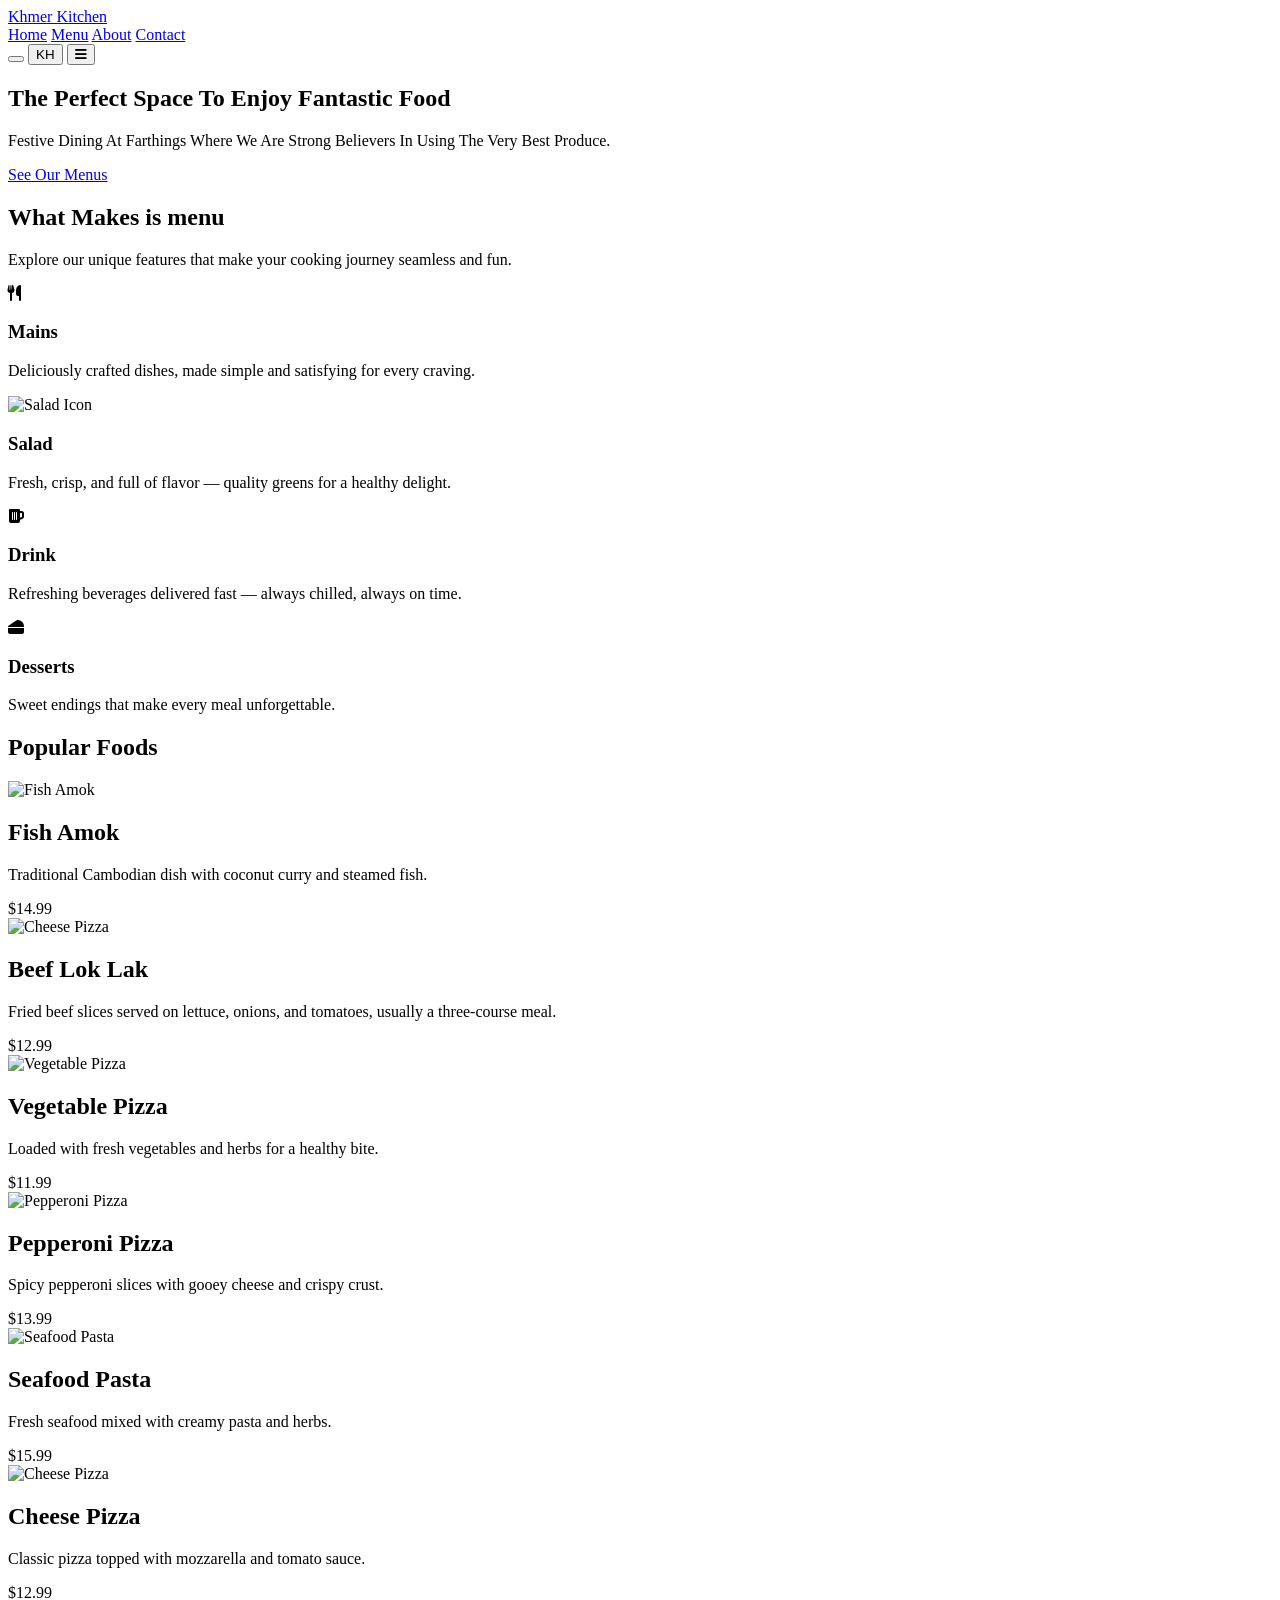
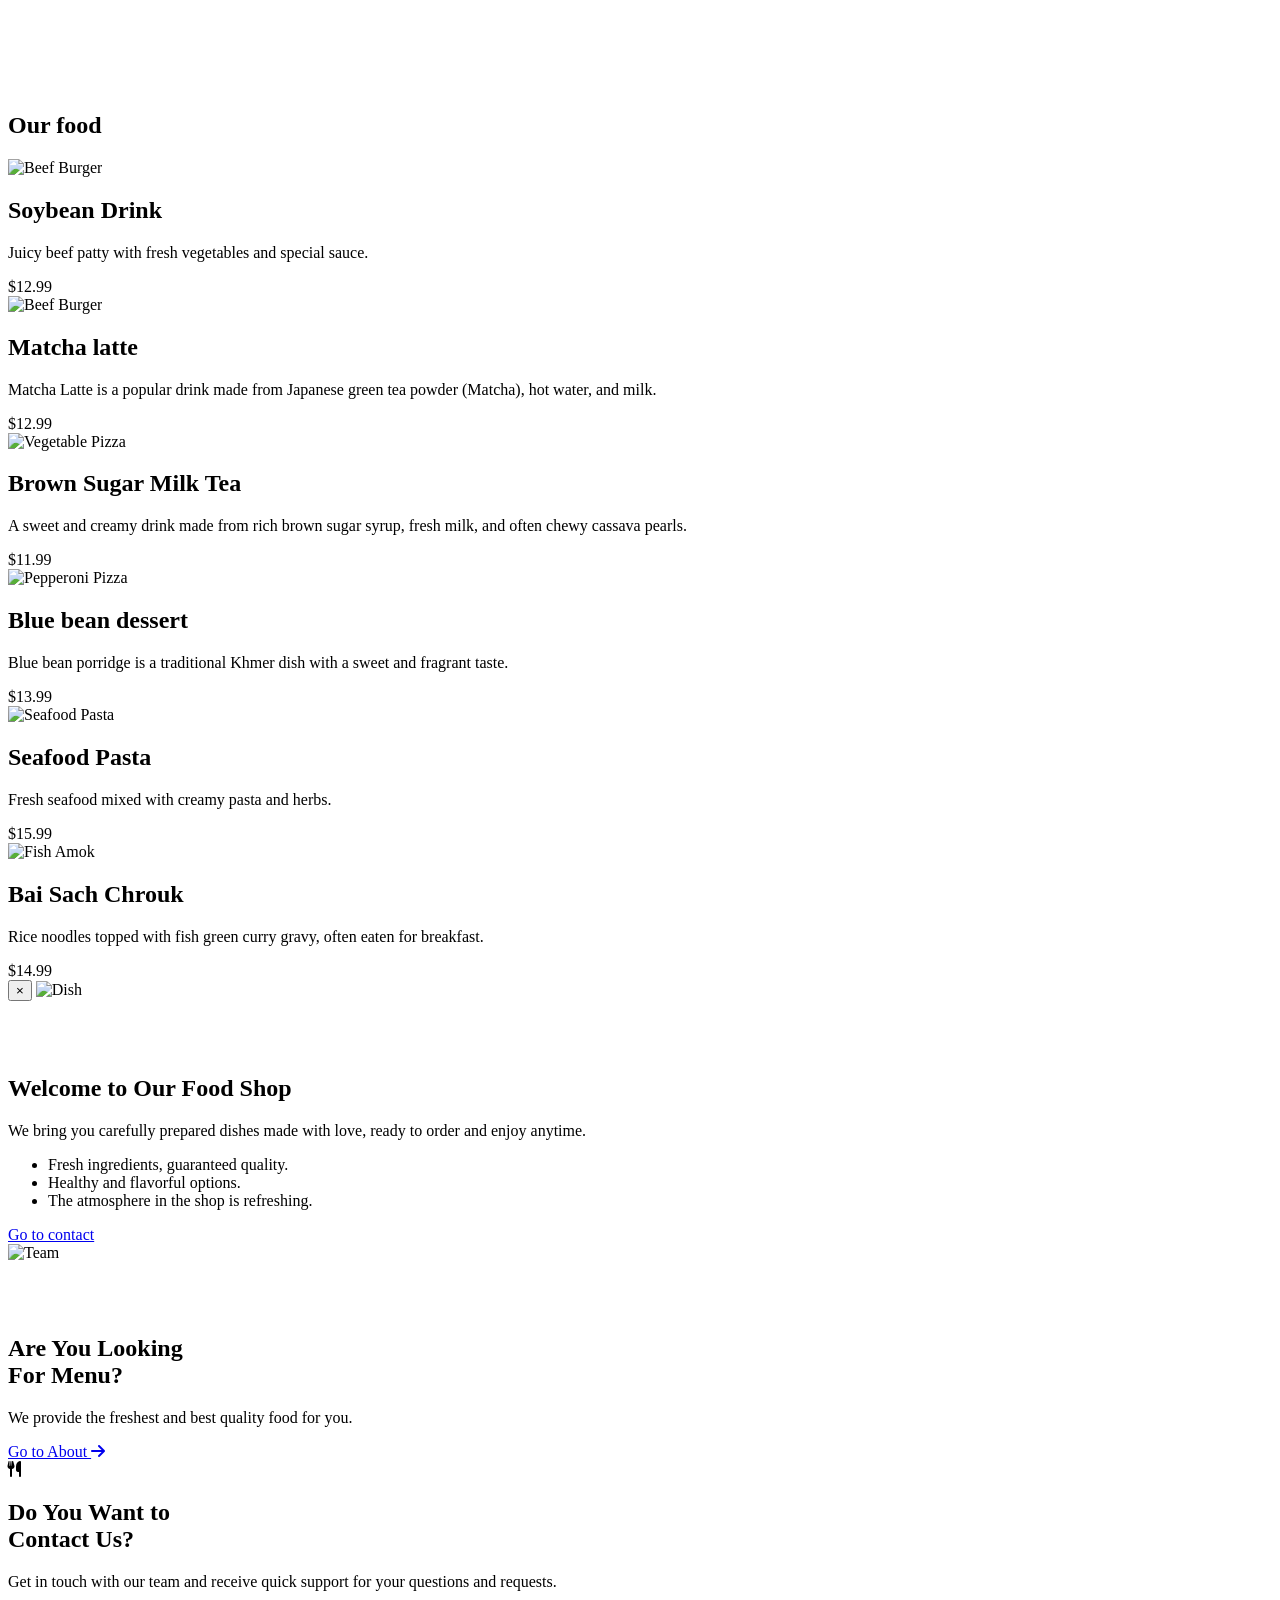
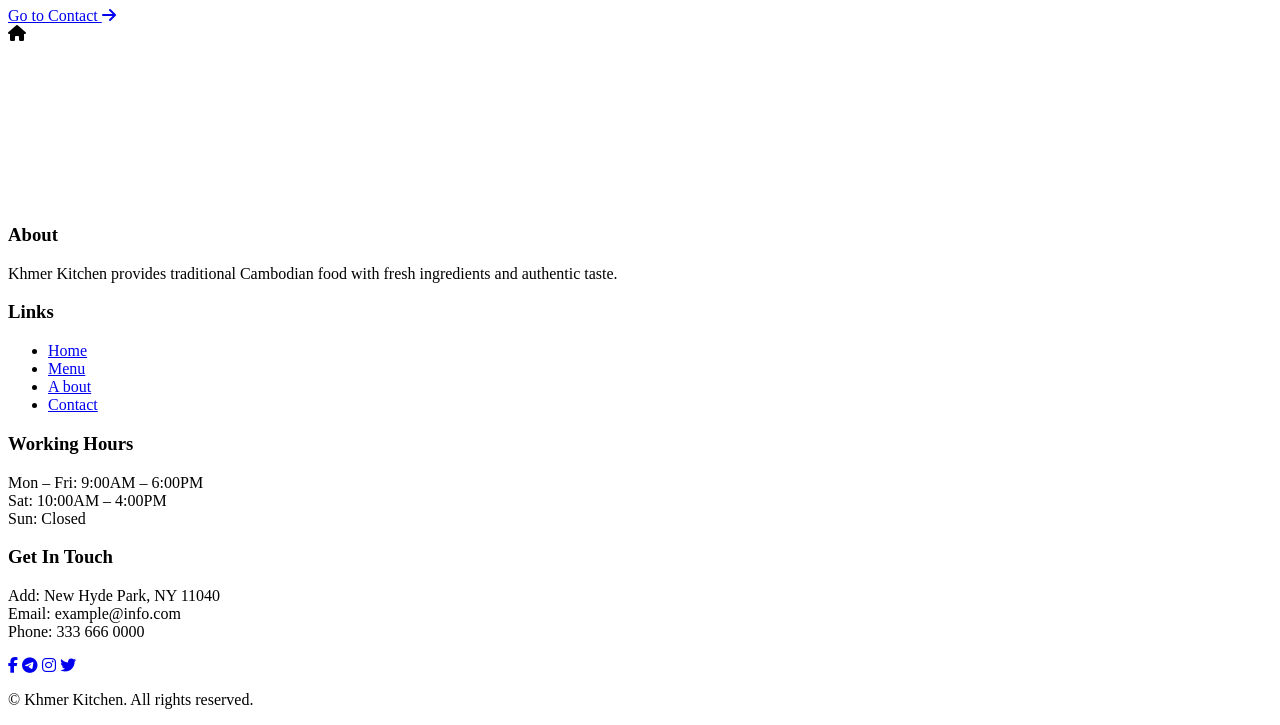
==== index.html @ 839b153e "first commit" ====
<!DOCTYPE html>
<html lang="en">
<head>
<meta charset="UTF-8">
<meta name="viewport" content="width=device-width, initial-scale=1.0">
<title>Recipe Website</title>

  <link rel="stylesheet" href="https://cdnjs.cloudflare.com/ajax/libs/font-awesome/6.5.0/css/all.min.css">
  <link href="https://fonts.googleapis.com/css2?family=Hanuman&family=Noto+Sans+Khmer&family=Roboto&display=swap" rel="stylesheet">
  <link rel="stylesheet" href="https://cdnjs.cloudflare.com/ajax/libs/font-awesome/6.5.0/css/all.min.css">
<link rel="stylesheet" href="style.css">
  <link
    rel="stylesheet"
    href="https://cdnjs.cloudflare.com/ajax/libs/font-awesome/6.5.1/css/all.min.css"
  />

</head>
<body>
<header class="site-header">
    <div class="container nav">
      <a href="#" class="logo" id="logo">Khmer Kitchen</a>
      <nav class="nav-links" id="navLinks">
        <a href="home2.html" id="navHome" class="active">Home</a>
        <a href="menu.html" id="navMenu">Menu</a>
        <a href="about.html" id="navAbout">About</a>
        <a href="contact.html" id="navContact">Contact</a>
      </nav>
      <div class="actions">
        <button id="toggleBtn" onclick="themeToggle()"></button>
        <button id="langBtn" onclick="toggleLanguage()">KH</button>
        <button class="hamburger"><i class="fas fa-bars"></i></button>
      </div>
    </div>
  </header>

   <!-- Promo Banner -->
  <section id="home" class="promo-banner">
    <div class="promo-text">
      <h1 id="promoTitle">The Perfect Space To Enjoy Fantastic Food</h1>
      <p id="promoText">
        Festive Dining At Farthings Where We Are Strong Believers In Using The Very Best Produce.
      </p>
      <div class="buttons">
        <a href="menu.html" class="btn-red" id="seeMenu">See Our Menus</a>
      </div>
    </div>
  </section>

 <section class="featuresttt">
<div class="containerttt">

<h2 id="wharmenu">What Makes is menu</h2>

<p class="subtitlettt" id="wharmenup">
Explore our unique features that make your cooking journey seamless and fun.
</p>

<div class="feature-gridttt">

<div class="feature-gridttt">
        <div class="feature-cardttt hiddenttt">
          <div class="iconttt"><i class="fa-solid fa-utensils"></i></div>
          <h3 id="mainhoo">Mains</h3>
          <p id="mainpoo">Deliciously crafted dishes, made simple and satisfying for every craving.</p>
        </div>

          <div class="feature-cardttt hiddenttt">
            <div class="iconttt">
            <img src="Copilot_20260616_092108.png" alt="Salad Icon">
            </div>
            <h3 id="saladhoo">Salad</h3>
           <p id="saladpoo">Fresh, crisp, and full of flavor — quality greens for a healthy delight.</p>
          </div>

        <div class="feature-cardttt hiddenttt">
          <div class="iconttt"><i class="fa-solid fa-beer-mug-empty"></i></div>
          <h3 id="drinkhoo">Drink</h3>
          <p id="drinkpoo">Refreshing beverages delivered fast — always chilled, always on time.</p>
        </div>

        <div class="feature-cardttt hiddenttt">
          <div class="iconttt"><i class="fa-solid fa-cheese"></i></div>
          <h3 id="dessertshoo">Desserts</h3>
          <p id="ourmispdes">Sweet endings that make every meal unforgettable.</p>
        </div>



</div>
</div>
</section>

  <!-- Popular Foods -->
  <section class="food-section">
    <h1 id="foodpopulear">Popular Foods</h1>
    <div class="food-container">

      <div class="food-card">
        <img src="https://silkroadrecipes.com/wp-content/uploads/2024/08/Cambodian-Khmer-Fish-Amok-Recipe-square.jpg" alt="Fish Amok" onclick="showAlert(this.src)">
        <div class="food-content">
          <h2 id="cardah">Fish Amok</h2>
          <p id="cardap">Traditional Cambodian dish with coconut curry and steamed fish.</p>
          <div class="food-footer">
            <span class="price">$14.99</span>
          </div>
        </div>
      </div>

      <div class="food-card">
        <img src="https://i.pinimg.com/1200x/3c/bb/df/3cbbdfcd4a1a2c15eb318ce3a9a44e43.jpg" alt="Cheese Pizza" onclick="showAlert(this.src)">
        <div class="food-content">
          <h2 id="wwww1">Beef Lok Lak</h2>
          <p id="www1p">Fried beef slices served on lettuce, onions, and tomatoes, usually a three-course meal.</p>
          <div class="food-footer">
            <span class="price">$12.99</span>
          </div>
        </div>
      </div>


      <div class="food-card">
        <img src="https://i.pinimg.com/736x/e9/c5/15/e9c515b8de5af3abcaf8d9263e9b38d0.jpg" alt="Vegetable Pizza" onclick="showAlert(this.src)">
        <div class="food-content">
          <h2 id="cardch">Vegetable Pizza</h2>
          <p id="cardcp">Loaded with fresh vegetables and herbs for a healthy bite.</p>
          <div class="food-footer">
            <span class="price">$11.99</span>
          </div>
        </div>
      </div>

      <div class="food-card">
        <img src="https://i.pinimg.com/736x/54/29/51/5429515a0344e9135945a862357a2e2f.jpg" alt="Pepperoni Pizza" onclick="showAlert(this.src)">
        <div class="food-content">
          <h2 id="carddh">Pepperoni Pizza</h2>
          <p id="carddp">Spicy pepperoni slices with gooey cheese and crispy crust.</p>
          <div class="food-footer">
            <span class="price">$13.99</span>
          </div>
        </div>
      </div>

      <div class="food-card">
        <img src="https://i.pinimg.com/1200x/0f/fd/28/0ffd28ae66602946c6df2ccff33b08ee.jpg" alt="Seafood Pasta" onclick="showAlert(this.src)">
        <div class="food-content">
          <h2 id="cardfh">Seafood Pasta</h2>
          <p id="cardfp">Fresh seafood mixed with creamy pasta and herbs.</p>
          <div class="food-footer">
            <span class="price">$15.99</span>
          </div>
        </div>
      </div>

      <div class="food-card">
        <img src="https://i.pinimg.com/736x/e5/d6/67/e5d66743b20bf1330c4730df1cc8e50e.jpg" alt="Cheese Pizza" onclick="showAlert(this.src)">
        <div class="food-content">
          <h2 id="cardbh">Cheese Pizza</h2>
          <p id="cardbp">Classic pizza topped with mozzarella and tomato sauce.</p>
          <div class="food-footer">
            <span class="price">$12.99</span>
          </div>
        </div>
      </div>

    </div>
  </section>

  <br><br><br><br><br>

  <!-- Popular Foods -->
  <section class="food-section">
    <h1 id="foodour">Our food</h1>
    <div class="food-container">



      <div class="food-card">
        <img src="https://static1.bestie.vn/Mlog/ImageContent/202203/272414165-439067724637488-5223387948774790792-n-c78a9c.gif" alt="Beef Burger" onclick="showAlert(this.src)">
        <div class="food-content">
          <h2 id="cardeh">Soybean Drink</h2>
          <p id="cardep">Juicy beef patty with fresh vegetables and special sauce.</p>
          <div class="food-footer">
            <span class="price">$12.99</span>
          </div>
        </div>
      </div>

      <div class="food-card">
        <img src="https://i.pinimg.com/1200x/0b/1e/33/0b1e33aacaeda61bcff8918b9d7a56cb.jpg" alt="Beef Burger" onclick="showAlert(this.src)">
        <div class="food-content">
          <h2 id="Matchalatte">Matcha latte</h2>
          <p id="Matchalattep">Matcha Latte is a popular drink made from Japanese green tea powder (Matcha), hot water, and milk.</p>
          <div class="food-footer">
            <span class="price">$12.99</span>
          </div>
        </div>
      </div>

      <div class="food-card">
        <img src="https://i.pinimg.com/736x/1d/cf/72/1dcf72fca6d5a4f44cc8fa3501bcd575.jpg" alt="Vegetable Pizza" onclick="showAlert(this.src)">
        <div class="food-content">
          <h2 id="Brown">Brown Sugar Milk Tea</h2>
          <p id="Brownp">A sweet and creamy drink made from rich brown sugar syrup, fresh milk, and often chewy cassava pearls.</p>
          <div class="food-footer">
            <span class="price">$11.99</span>
          </div>
        </div>
      </div>

      <div class="food-card">
        <img src="https://i.pinimg.com/1200x/01/70/df/0170dfbcd1957ddd8ab1c3342fd7bf1c.jpg" alt="Pepperoni Pizza" onclick="showAlert(this.src)">
        <div class="food-content">
          <h2 id="Bluebean">Blue bean dessert</h2>
          <p id="Bluebeanp">Blue bean porridge is a traditional Khmer dish with a sweet and fragrant taste.</p>
          <div class="food-footer">
            <span class="price">$13.99</span>
          </div>
        </div>
      </div>

      <div class="food-card">
        <img src="https://i.pinimg.com/1200x/0f/fd/28/0ffd28ae66602946c6df2ccff33b08ee.jpg" alt="Seafood Pasta" onclick="showAlert(this.src)">
        <div class="food-content">
          <h2 id="bbrh">Seafood Pasta</h2>
          <p id="bbrp">Fresh seafood mixed with creamy pasta and herbs.</p>
          <div class="food-footer">
            <span class="price">$15.99</span>
          </div>
        </div>
      </div>

            <div class="food-card">
        <img src="https://i.pinimg.com/736x/2e/0e/de/2e0ede5f7851ccdf4e875fbff7809f7f.jpg" alt="Fish Amok" onclick="showAlert(this.src)">
        <div class="food-content">
          <h2 id="BaiSach">Bai Sach Chrouk</h2>
          <p id="BaiSacp"> Rice noodles topped with fish green curry gravy, often eaten for breakfast.</p>
          <div class="food-footer">
            <span class="price">$14.99</span>
          </div>
        </div>
      </div>

    </div>
  </section>



  <!-- Image Overlay Modal -->
  <div class="modal" id="overlay">
    <div class="modal-content">
      <button class="modal-close" onclick="closeAlert()">&times;</button>
      <img id="alertImg" src="" alt="Dish">
    </div>
  </div>

<br><br><br>




<section class="cook-about">
    <div class="cook-container">

        <!-- Left Content -->
        <div class="cook-text">
            <h1 id="cooktext">
                Welcome to Our Food Shop
            </h1>

            <p id="textwww">
                We bring you carefully prepared dishes made with love, ready to order and enjoy anytime.
            </p>

            <ul>
                <li id="li1">Fresh ingredients, guaranteed quality.</li>
                <li id="li2">Healthy and flavorful options.</li>
                <li id="li3">The atmosphere in the shop is refreshing.</li>
            </ul>

            <a href="#" class="cook-btn" id="gotocontact">Go to contact</a>
        </div>

        <!-- Right Image -->
        <div class="cook-image">
            <img src="https://i.pinimg.com/1200x/3e/f7/de/3ef7defb0ea932a2118349e4eb01c942.jpg" alt="Team">
        </div>

    </div>
</section>
<br><br><br>

<section>
<div class="promo-wrapper container">

    <!-- Card 1 -->
    <div class="promo-box promo-tech">
        <div class="promo-content">
            <h2 id="menuus">Are You Looking<br>For Menu?</h2>

            <p id="textmenu">
                We provide the freshest and best quality food for you.
            </p>

            <a href="menu.html" class="promo-button" id="gotoabout">
                Go to About
                <i class="fa-solid fa-arrow-right"></i>
            </a>
        </div>

        <div class="promo-icon">
            <i class="fa-solid fa-utensils"></i>   <!-- fork & knife -->

        </div>
    </div>

    <!-- Card 2 -->
    <div class="promo-box promo-contact">
        <div class="promo-content">
            <h2 id="contactus">Do You Want to<br>Contact Us?</h2>

            <p id="textcontact">
                Get in touch with our team and receive
                quick support for your questions and
                requests.
            </p>

            <a href="contact.html" class="promo-button" id="gotocontact">
                Go to Contact
                <i class="fa-solid fa-arrow-right"></i>
            </a>
        </div>

        <div class="promo-icon">
            <i class="fa-solid fa-house"></i>
        </div>
    </div>

</div>
</section>
<br><br><br><br><br><br><br>


<br><br>


  <footer class="site-footer">
  <div class="footer-columns">
    <div class="footer-column">
      <h3>About</h3>
      <p>Khmer Kitchen provides traditional Cambodian food with fresh ingredients and authentic taste.</p>
    </div>

    <div class="footer-column">
      <h3>Links</h3>
      <ul>
        <li><a href="home2.html">Home</a></li>
        <li><a href="menu.html">Menu</a></li>
        <li><a href="about.html">A bout</a></li>
        <li><a href="contact.html">Contact</a></li>
      </ul>
    </div>

    <div class="footer-column">
      <h3>Working Hours</h3>
      <p>Mon – Fri: 9:00AM – 6:00PM<br>
         Sat: 10:00AM – 4:00PM <br>
         Sun: Closed
      </p>
    </div>

    <div class="footer-column">
      <h3>Get In Touch</h3>
      <p>Add: New Hyde Park, NY 11040<br>
         Email: example@info.com<br>
         Phone: 333 666 0000</p>
      <div class="social-icons">
        <a href="#"><i class="fab fa-facebook-f"></i></a>
        <a href="#"><i class="fab fa-telegram-plane"></i></a>
        <a href="#"><i class="fab fa-instagram"></i></a>
        <a href="#"><i class="fab fa-twitter"></i></a>
      </div>
    </div>
  </div>

  <div class="footer-bottom">
    <p>&copy; <span id="year"></span> Khmer Kitchen. All rights reserved.</p>
  </div>
</footer>
<script src="js.js"></script>
</body>
</html>
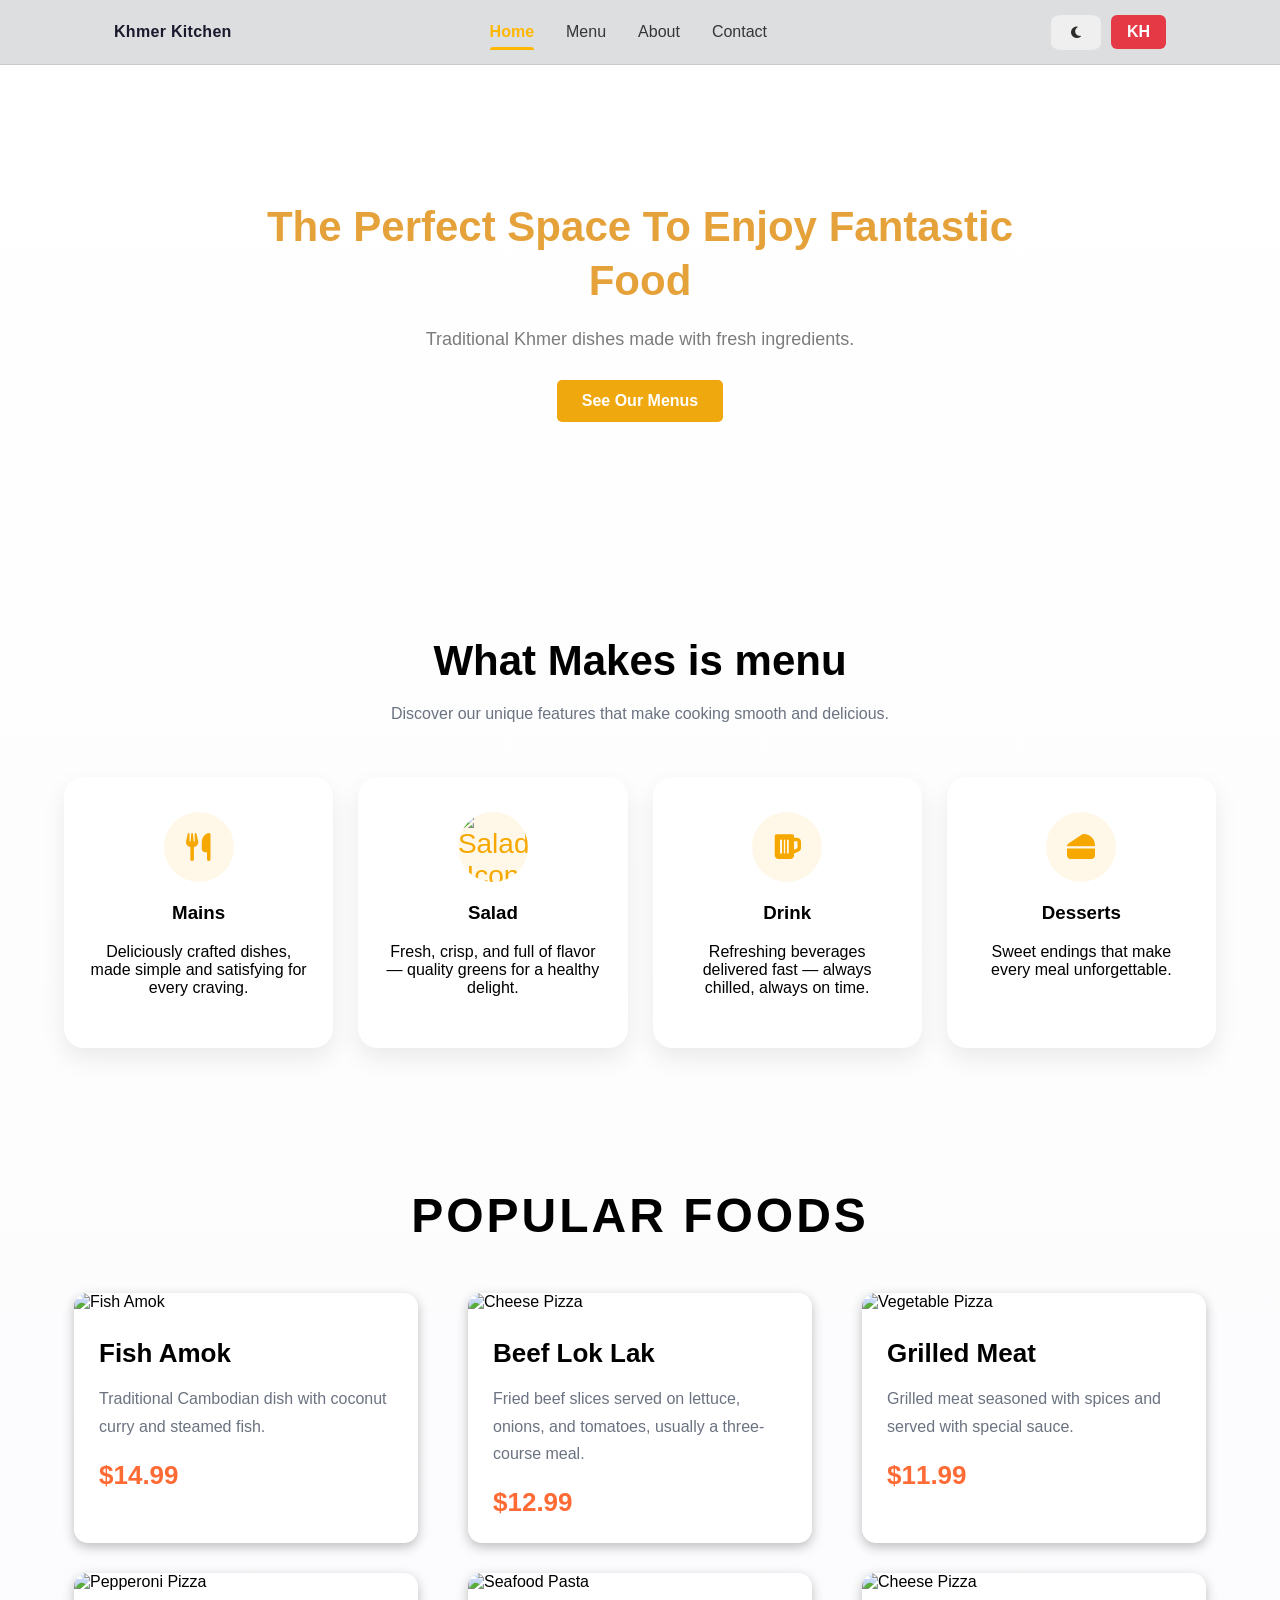
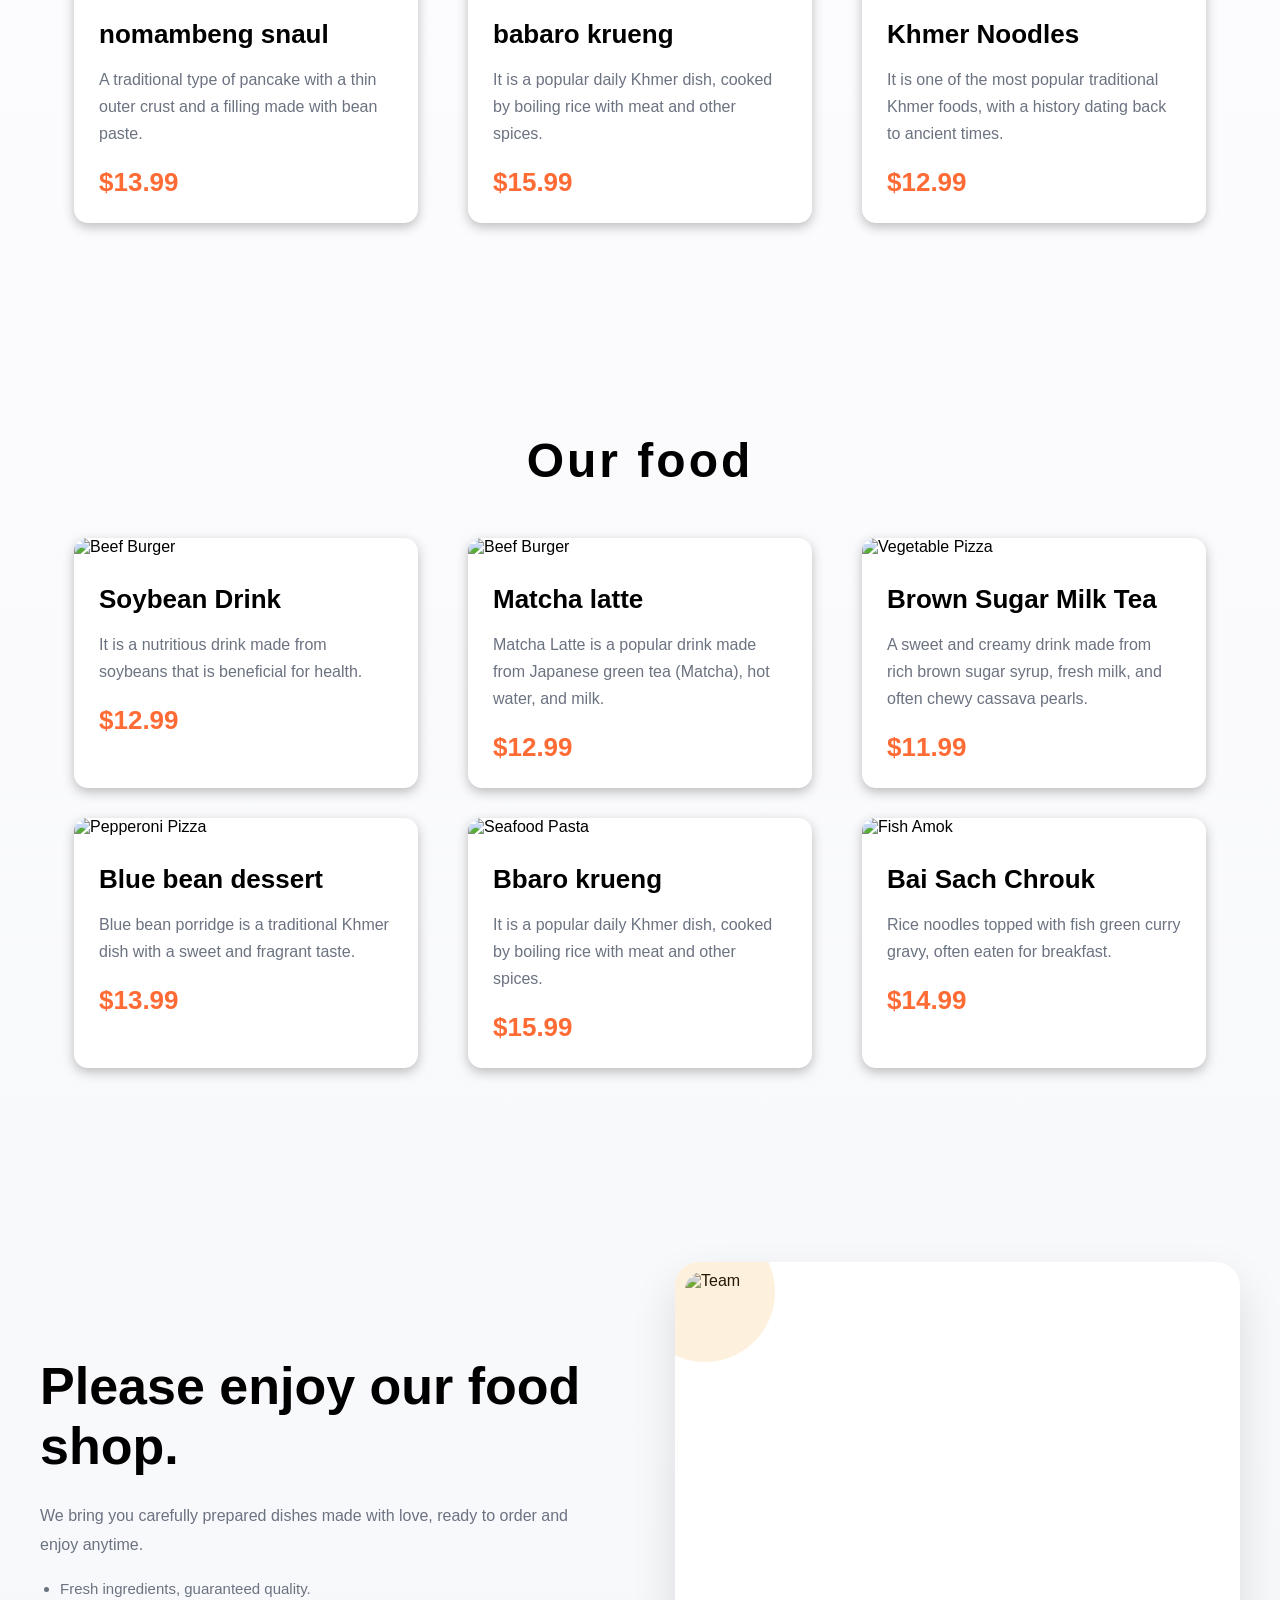
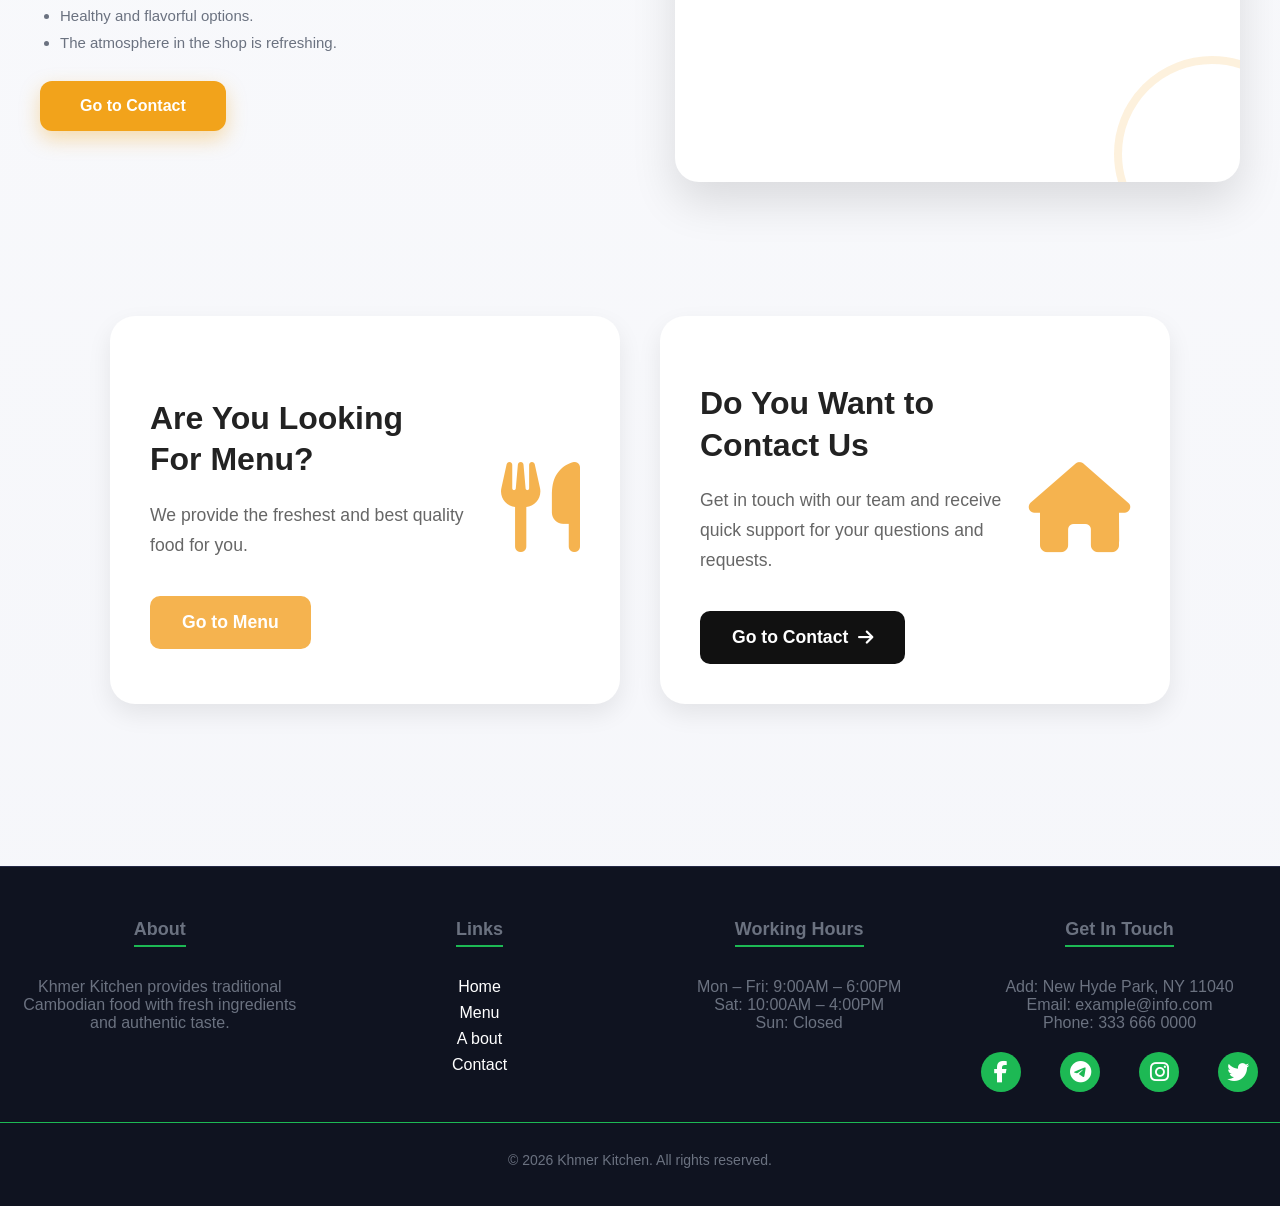
==== commit d8252491: "update" ====
--- a/index.html
+++ b/index.html
@@ -8,7 +8,7 @@
   <link rel="stylesheet" href="https://cdnjs.cloudflare.com/ajax/libs/font-awesome/6.5.0/css/all.min.css">
   <link href="https://fonts.googleapis.com/css2?family=Hanuman&family=Noto+Sans+Khmer&family=Roboto&display=swap" rel="stylesheet">
   <link rel="stylesheet" href="https://cdnjs.cloudflare.com/ajax/libs/font-awesome/6.5.0/css/all.min.css">
-<link rel="stylesheet" href="style.css">
+<link rel="stylesheet" href="./assets/css/style.css">
   <link
     rel="stylesheet"
     href="https://cdnjs.cloudflare.com/ajax/libs/font-awesome/6.5.1/css/all.min.css"
@@ -20,7 +20,7 @@
     <div class="container nav">
       <a href="#" class="logo" id="logo">Khmer Kitchen</a>
       <nav class="nav-links" id="navLinks">
-        <a href="home2.html" id="navHome" class="active">Home</a>
+        <a href="index.html" id="navHome" class="active">Home</a>
         <a href="menu.html" id="navMenu">Menu</a>
         <a href="about.html" id="navAbout">About</a>
         <a href="contact.html" id="navContact">Contact</a>
@@ -386,6 +386,6 @@
     <p>&copy; <span id="year"></span> Khmer Kitchen. All rights reserved.</p>
   </div>
 </footer>
-<script src="js.js"></script>
+<script src="./assets/javascript/js.js"></script>
 </body>
 </html>
--- a/assets/css/style.css
+++ b/assets/css/style.css
@@ -0,0 +1,3346 @@
+        body.light {
+      --bg: #f5f6fa;
+      --surface: #ffffff;
+      --texth: color:#666;;
+      --texthheader: #472701;
+      --texthh: #979292;
+      --text: #e1e3ec;
+      --muted: #6b7280;
+      --accent: #ffb703;
+      --accent-2: #fb6f92;
+      --success: #34d399;
+      --danger: #ef4444;
+      --shadow: 0 6px 20px rgba(0, 0, 0, 0.1);
+      --onfo: #b1b0ae;
+      --boxboxcontact: #ffffff;
+      --border: none;
+      --backgroundhover: #f1f1f1;
+      --colorcontact: #424244;
+      --colorh: #1a1a2e;
+      --input:#ffffff;
+      --inputborder:1px solid #dcdcdc;
+      --background-color: rgba(216, 217, 219, 0.85);
+      --border-bottom: 1px solid #c9c9c9;
+      --color: #1a1a2e;
+      --colorhea: rgb(54, 54, 54);
+      --colorheahover: black;
+      --background-colorrr: #fdf8f8;
+      --oooodl:#2c2c29;
+      --rgb: none;
+      --textho: #fa9522b7;
+      --texthoo: #7c7c7c;
+      --gggaaa: #e6a23a;
+    }
+    
+    :root {
+      --bg: #cccfda;
+      --surface: #151a2d;
+      --texth: #e7e9f5;
+      --texthheader: #e7e9f5;
+      --texthh: #e7e9f5;
+      --text: #e7e9f5;
+      --muted: #aab0d4;
+      --accent: #ffb703;
+      --accent-2: #fb6f92;
+      --success: #34d399;
+      --danger: #ef4444;
+      --radius: 14px;
+      --shadow: 0 10px 30px rgba(0, 0, 0, 0.25);
+      --onfo: #273057;
+      --boxboxcontact: linear-gradient(180deg, #090c18 0%, #12172b 100%);
+      --border: 1px solid #243055;
+      --backgroundhover: #12172b;
+      --colorcontact: #aab0d4;
+      --colorh: #e7e9f5;
+      --input:#12172b;
+      --inputborder:1px solid #242424;
+      --background-color: rgba(21, 26, 45, 0.85);
+      --border-bottom: 1px solid #232845;
+      --color: #e7e9f5;
+      --colorhea: white;
+      --colorheahover: #e7e9f5;
+      --background-colorrr: rgba(21, 26, 45, 0.85);
+      --oooodl:#ffd900;
+      --rgb: rgba(0, 0, 0, 0.5);
+      --textho: #ffffff;
+      --texthoo: #ddd;
+      --gggaaa: #ddd;
+    }
+
+
+    * {
+      box-sizing: border-box;
+    }
+
+    html,
+    body {
+      margin: 0;
+      padding: 0;
+    }
+
+/* Default English font stack */
+body {
+  font-family: ui-sans-serif, system-ui, -apple-system, "Segoe UI", Roboto, "Helvetica Neue", Arial, sans-serif;
+  background: linear-gradient(180deg, #0b1020 0%, #0f1320 100%);
+  transition: background 0.3s ease, color 0.3s ease;
+}
+
+/* Khmer font stack */
+body.khmer {
+  font-family: 'Hanuman', 'Noto Sans Khmer', serif;
+}
+
+/*conice*/
+.promo-wrapper{
+    width:100%;
+    max-width:1200px;
+    display:grid;
+    grid-template-columns:repeat(auto-fit,minmax(450px,1fr));
+    gap:40px;
+}
+
+.promo-box{
+    background:#fff;
+    border-radius:25px;
+    padding:40px;
+    display:flex;
+    justify-content:space-between;
+    align-items:center;
+    min-height:320px;
+    position:relative;
+    overflow:hidden;
+    box-shadow:0 10px 25px rgba(0,0,0,.08);
+    transition:all .4s ease;
+}
+
+/* Top Border Animation */
+.promo-box::before{
+    content:"";
+    position:absolute;
+    top:0;
+    left:0;
+    width:0;
+    height:5px;
+    background:#f5b34f;
+    transition:.4s ease;
+}
+
+.promo-box:hover::before{
+    width:100%;
+}
+
+/* Card Hover */
+.promo-box:hover{
+    transform:translateY(-12px);
+    box-shadow:
+        0 20px 40px rgba(0,0,0,.15),
+        0 0 25px rgba(245,179,79,.18);
+}
+
+/* Content */
+.promo-content{
+    max-width:320px;
+}
+
+.promo-box h2{
+    font-size:2rem;
+    line-height:1.3;
+    margin-bottom:20px;
+    color:#222;
+    transition:.3s;
+}
+
+.promo-box p{
+    color:#666;
+    font-size:1.1rem;
+    line-height:1.7;
+    margin-bottom:35px;
+    transition:.3s;
+}
+
+.promo-box:hover h2{
+    color:#f5b34f;
+}
+
+.promo-box:hover p{
+    color:#333;
+}
+
+/* Buttons */
+.promo-button{
+    display:inline-flex;
+    align-items:center;
+    gap:10px;
+    text-decoration:none;
+    padding:16px 32px;
+    border-radius:10px;
+    font-size:1.1rem;
+    font-weight:600;
+    transition:.3s ease;
+}
+
+.promo-button i{
+    transition:.3s ease;
+}
+
+.promo-button:hover{
+    transform:translateY(-3px);
+}
+
+.promo-button:hover i{
+    transform:translateX(6px);
+}
+
+/* Icons */
+.promo-icon{
+    font-size:90px;
+    transition:.5s ease;
+}
+
+.promo-box:hover .promo-icon{
+    transform:scale(1.15) rotate(10deg);
+}
+
+/* Tech Card */
+.promo-tech .promo-button{
+    background:#f5b34f;
+    color:#fff;
+}
+
+.promo-tech .promo-button:hover{
+    background:#e6a23a;
+}
+
+.promo-tech .promo-icon{
+    color:#f5b34f;
+}
+
+/* Contact Card */
+.promo-contact .promo-button{
+    background:#111;
+    color:#fff;
+}
+
+.promo-contact .promo-button:hover{
+    background:#222;
+}
+
+.promo-contact .promo-icon{
+    color:#f5b34f;
+}
+
+/* Shine Effect */
+.promo-box::after{
+    content:"";
+    position:absolute;
+    top:-100%;
+    left:-100%;
+    width:60%;
+    height:300%;
+    background:linear-gradient(
+        120deg,
+        transparent,
+        rgba(255,255,255,.5),
+        transparent
+    );
+    transform:rotate(25deg);
+    transition:.8s;
+}
+
+.promo-box:hover::after{
+    left:150%;
+}
+
+/* Mobile */
+@media(max-width:768px){
+
+    body{
+        padding:20px;
+    }
+
+    .promo-wrapper{
+        grid-template-columns:1fr;
+        gap:25px;
+    }
+
+    .promo-box{
+        flex-direction:column;
+        text-align:center;
+        gap:30px;
+        min-height:auto;
+        padding:30px 25px;
+    }
+
+    .promo-content{
+        max-width:100%;
+    }
+
+    .promo-box h2{
+        font-size:1.7rem;
+    }
+
+    .promo-box p{
+        font-size:1rem;
+    }
+
+    .promo-icon{
+        font-size:70px;
+    }
+}
+    /*bbbbbbbb*/
+.food-section {
+  width: 90%;
+  max-width: 1200px;
+  margin: 60px auto;
+}
+
+.food-section h1 {
+  text-align: center;
+  font-size: 48px;
+  margin-bottom: 50px;
+  color: var(--texth);
+  letter-spacing: 3px;
+}
+
+
+.food-container {
+  display: grid;
+  grid-template-columns: repeat(auto-fit, minmax(320px, 1fr));
+  gap: 30px;
+}
+
+.food-card {
+      margin: 0 10px;
+      background: var(--boxboxcontact);
+      border: var(--border);
+      border-radius: var(--radius);
+      overflow: hidden;
+      box-shadow: 0 4px 12px rgba(0, 0, 0, 0.25);
+      transition: transform 0.2s ease, box-shadow 0.2s ease;
+}
+
+.food-card:hover {
+  transform: translateY(-8px);
+  box-shadow: 0 20px 40px rgba(0,0,0,.12);
+}
+
+.image-wrapper {
+  overflow: hidden;
+}
+
+.food-card img {
+  width: 100%;
+  height: 260px;
+  object-fit: cover;
+  transition: .4s ease;
+}
+
+.food-card:hover img {
+  transform: scale(1.05);
+}
+
+.food-content {
+  padding: 6px 25px 25px;
+}
+
+.food-content h2 {
+  font-size: 26px;
+  color: var(--texth);
+  margin-bottom: 10px;
+  font-weight: 700;
+}
+
+.food-content p {
+  color: var(--muted);
+  line-height: 1.7;
+  margin-bottom: 20px;
+}
+
+.food-footer {
+  display: flex;
+  justify-content: space-between;
+  align-items: center;
+}
+
+.price {
+  font-size: 26px;
+  font-weight: 700;
+  color: #ff6b35;
+}
+
+    /* =========================
+   ABOUT SECTION
+========================= */
+.cook-about{
+    padding:80px 20px;
+}
+
+.cook-container{
+    max-width:1200px;
+    margin:auto;
+    display:grid;
+    grid-template-columns:1fr 1fr;
+    gap:70px;
+    align-items:center;
+}
+
+/* =========================
+   TEXT CONTENT
+========================= */
+.cook-text h1{
+    font-size:52px;
+    line-height:1.15;
+    font-weight:700;
+    color: var(--texth);
+    margin-bottom:25px;
+}
+
+.cook-text p{
+    font-size:16px;
+    line-height:1.8;
+    color: var(--muted);
+    margin-bottom:20px;
+}
+
+.cook-text ul{
+    padding-left:20px;
+    margin-bottom:30px;
+}
+
+.cook-text ul li{
+    margin-bottom:10px;
+    color:var(--muted);
+    font-size:15px;
+}
+
+/* =========================
+   BUTTON
+========================= */
+.cook-btn{
+    display:inline-block;
+    background:#f2a31b;
+    color:#fff;
+    text-decoration:none;
+    padding:16px 40px;
+    border-radius:12px;
+    font-size:16px;
+    font-weight:600;
+    transition:.3s ease;
+    box-shadow:0 8px 20px rgba(242,163,27,.35);
+}
+
+.cook-btn:hover{
+    background:#e69500;
+    transform:translateY(-4px);
+}
+
+/* =========================
+   IMAGE STYLE
+========================= */
+.cook-image{
+    position:relative;
+    overflow:hidden;
+    border-radius:24px;
+    background:#fff;
+    padding:10px;
+    box-shadow:0 20px 45px rgba(0,0,0,.12);
+}
+
+.cook-image img{
+    width:100%;
+    height:500px;
+    object-fit:cover;
+    display:block;
+    border-radius:18px;
+    transition:all .6s ease;
+}
+
+.cook-image:hover img{
+    transform:scale(1.08);
+}
+
+/* Orange Decoration */
+.cook-image::before{
+    content:"";
+    position:absolute;
+    width:140px;
+    height:140px;
+    background:#f2a31b;
+    top:-40px;
+    left:-40px;
+    border-radius:50%;
+    opacity:.15;
+}
+
+.cook-image::after{
+    content:"";
+    position:absolute;
+    width:180px;
+    height:180px;
+    border:8px solid #f2a31b;
+    right:-70px;
+    bottom:-70px;
+    border-radius:50%;
+    opacity:.15;
+}
+
+/* =========================
+   FLOAT ANIMATION
+========================= */
+.cook-image{
+    animation:cook-float 5s ease-in-out infinite;
+}
+
+@keyframes cook-float{
+    0%,100%{
+        transform:translateY(0);
+    }
+    50%{
+        transform:translateY(-12px);
+    }
+}
+
+/* =========================
+   TABLET
+========================= */
+@media(max-width:992px){
+
+    .cook-container{
+        gap:40px;
+    }
+
+    .cook-text h1{
+        font-size:42px;
+    }
+
+    .cook-image img{
+        height:420px;
+    }
+}
+
+/* =========================
+   MOBILE
+========================= */
+@media(max-width:768px){
+
+    .cook-container{
+        grid-template-columns:1fr;
+        gap:35px;
+    }
+
+    .cook-text{
+        order:2;
+    }
+
+    .cook-image{
+        order:1;
+    }
+
+    .cook-text h1{
+        font-size:34px;
+    }
+
+    .cook-image img{
+        height:320px;
+    }
+
+    .cook-btn{
+        width:100%;
+        text-align:center;
+    }
+}
+
+/* =========================
+   SMALL MOBILE
+========================= */
+@media(max-width:480px){
+
+    .cook-about{
+        padding:60px 15px;
+    }
+
+    .cook-text h1{
+        font-size:28px;
+    }
+
+    .cook-text p{
+        font-size:14px;
+    }
+
+    .cook-text ul li{
+        font-size:14px;
+    }
+
+    .cook-image img{
+        height:250px;
+    }
+}
+    /*button*/
+    /* From Uiverse.io by RiccardoRapelli */ 
+    /*hhhh*/
+    .containerttt{
+    width:90%;
+    max-width:1200px;
+    margin:auto;
+}
+
+/* FEATURES */
+
+.featuresttt{
+    padding:80px 0;
+    text-align:center;
+}
+
+.featuresttt h2,
+.recipesttt h2{
+  color: var(--texth);
+    font-size:42px;
+    margin-bottom:15px;
+}
+
+.subtitlettt{
+    color: var(--muted);
+    max-width:700px;
+    margin:0 auto 50px;
+    line-height:1.7;
+}
+
+.feature-gridttt{
+    display:grid;
+    grid-template-columns:repeat(auto-fit,minmax(250px,1fr));
+    gap:25px;
+}
+
+.feature-cardttt{
+    background:#fff;
+    padding:35px 25px;
+    border-radius:20px;
+    box-shadow:0 10px 25px rgba(0,0,0,.08);
+    transition:.4s;
+}
+
+.feature-cardttt:hover{
+    transform:translateY(-10px);
+}
+
+.iconttt {
+  width: 70px;
+  height: 70px;
+  margin: auto;
+  border-radius: 50%;
+  background: #fff8e8;
+  color: #f7a800;
+  display: flex;
+  justify-content: center;
+  align-items: center;
+  font-size: 28px;
+  margin-bottom: 20px;
+  transition: transform 0.3s ease;
+}
+.iconttt img {
+  width: 70px;
+  height: 70px;
+  margin: auto;
+  border-radius: 50%;
+  background: #fff8e8;
+  border-radius: 50%;
+  display: flex;
+  justify-content: center;
+  align-items: center;
+  font-size: 28px;
+  margin-bottom: 20px;
+  transition: transform 0.3s ease;
+  object-fit: contain;
+}
+
+
+/* RECIPES */
+
+.recipesttt{
+    padding:80px 0;
+    text-align:center;
+}
+
+.recipe-gridttt{
+    display:grid;
+    grid-template-columns:repeat(auto-fit,minmax(320px,1fr));
+    gap:30px;
+}
+
+.recipe-cardttt{
+    position:relative;
+    background:#fff;
+    border-radius:20px;
+    overflow:hidden;
+    border:2px solid #f1e3c6;
+    transition:.4s;
+}
+
+.recipe-cardttt.active{
+    border:4px solid #f7a800;
+}
+
+.recipe-cardttt:hover{
+    transform:translateY(-10px);
+}
+
+.recipe-cardttt img{
+    width:100%;
+    height:220px;
+    object-fit:cover;
+    transition:.5s;
+}
+
+.recipe-cardttt:hover img{
+    transform:scale(1.08);
+}
+
+.heartttt{
+    position:absolute;
+    top:15px;
+    right:15px;
+    width:40px;
+    height:40px;
+    border-radius:50%;
+    background:#fff;
+    display:flex;
+    align-items:center;
+    justify-content:center;
+    box-shadow:0 5px 15px rgba(0,0,0,.15);
+    cursor:pointer;
+}
+
+.heartttt.active{
+    color:red;
+}
+
+.contentttt{
+    padding:20px;
+    text-align:left;
+}
+
+.contentttt h3{
+    margin-bottom:15px;
+}
+
+.infottt{
+    display:flex;
+    gap:20px;
+    color:#666;
+    margin-bottom:20px;
+}
+
+.btnttt{
+    width:100%;
+    border:none;
+    background:#f7a800;
+    color:#fff;
+    padding:12px;
+    border-radius:10px;
+    cursor:pointer;
+    font-weight:bold;
+    transition:.3s;
+}
+
+.btnttt:hover{
+    background:#df9500;
+}
+
+/* Animation */
+
+.hiddenttt{
+    opacity:0;
+    transform:translateY(40px);
+}
+
+.showttt{
+    opacity:1;
+    transform:translateY(0);
+    transition:.8s ease;
+}
+
+/* Responsive */
+
+@media(max-width:768px){
+
+.featuresttt h2,
+.recipesttt h2{
+    font-size:30px;
+}
+
+.recipe-gridttt{
+    grid-template-columns:1fr;
+}
+
+.infottt{
+    flex-direction:column;
+    gap:8px;
+}
+}
+
+
+.show-more-wrapttt{
+    text-align:center;
+    margin-top:30px;
+}
+
+.show-more-btnttt{
+    padding:12px 30px;
+    border:none;
+    border-radius:50px;
+    background:#ff6b35;
+    color:#fff;
+    font-size:16px;
+    font-weight:600;
+    cursor:pointer;
+    transition:.3s;
+}
+
+.show-more-btnttt:hover{
+    transform:translateY(-3px);
+}
+
+.recipe-cardttt.hidden-cardttt{
+    display:none;
+}
+    /*banner*/
+
+
+.banner {
+  width: 100%;
+  height: 20px;
+  background: #d80016;
+  overflow: hidden;
+  position: relative;
+  display: flex;
+  align-items: center;
+}
+
+.track {
+  display: inline-block;
+  white-space: nowrap;
+  animation: move 20s linear infinite;
+}
+
+.track span {
+  color: white;
+  font-size: 16px;
+  letter-spacing: 2px;
+  padding-right: 80px;
+}
+
+@keyframes move {
+  from {
+    transform: translateX(100);
+  }
+  to {
+    transform: translateX(-60%);
+  }
+}
+.switch {
+  position: relative;
+  display: inline-block;
+  width: 60px;
+  height: 34px;
+}
+
+.switch #input {
+  opacity: 0;
+  width: 0;
+  height: 0;
+}
+
+.slider {
+  position: absolute;
+  cursor: pointer;
+  top: 0;
+  left: 0;
+  right: 0;
+  bottom: 0;
+  background-color: #2196f3;
+  -webkit-transition: 0.4s;
+  transition: 0.4s;
+  z-index: 0;
+  overflow: hidden;
+}
+
+.sun-moon {
+  position: absolute;
+  content: "";
+  height: 26px;
+  width: 26px;
+  left: 4px;
+  bottom: 4px;
+  background-color: yellow;
+  -webkit-transition: 0.4s;
+  transition: 0.4s;
+}
+
+#input:checked + .slider {
+  background-color: black;
+}
+
+#input:focus + .slider {
+  box-shadow: 0 0 1px #2196f3;
+}
+
+#input:checked + .slider .sun-moon {
+  -webkit-transform: translateX(26px);
+  -ms-transform: translateX(26px);
+  transform: translateX(26px);
+  background-color: white;
+  -webkit-animation: rotate-center 0.6s ease-in-out both;
+  animation: rotate-center 0.6s ease-in-out both;
+}
+
+.moon-dot {
+  opacity: 0;
+  transition: 0.4s;
+  fill: gray;
+}
+
+#input:checked + .slider .sun-moon .moon-dot {
+  opacity: 1;
+}
+
+.slider.round {
+  border-radius: 34px;
+}
+
+.slider.round .sun-moon {
+  border-radius: 50%;
+}
+
+#moon-dot-1 {
+  left: 10px;
+  top: 3px;
+  position: absolute;
+  width: 6px;
+  height: 6px;
+  z-index: 4;
+}
+
+#moon-dot-2 {
+  left: 2px;
+  top: 10px;
+  position: absolute;
+  width: 10px;
+  height: 10px;
+  z-index: 4;
+}
+
+#moon-dot-3 {
+  left: 16px;
+  top: 18px;
+  position: absolute;
+  width: 3px;
+  height: 3px;
+  z-index: 4;
+}
+
+#light-ray-1 {
+  left: -8px;
+  top: -8px;
+  position: absolute;
+  width: 43px;
+  height: 43px;
+  z-index: -1;
+  fill: white;
+  opacity: 10%;
+}
+
+#light-ray-2 {
+  left: -50%;
+  top: -50%;
+  position: absolute;
+  width: 55px;
+  height: 55px;
+  z-index: -1;
+  fill: white;
+  opacity: 10%;
+}
+
+#light-ray-3 {
+  left: -18px;
+  top: -18px;
+  position: absolute;
+  width: 60px;
+  height: 60px;
+  z-index: -1;
+  fill: white;
+  opacity: 10%;
+}
+
+.cloud-light {
+  position: absolute;
+  fill: #eee;
+  animation-name: cloud-move;
+  animation-duration: 6s;
+  animation-iteration-count: infinite;
+}
+
+.cloud-dark {
+  position: absolute;
+  fill: #ccc;
+  animation-name: cloud-move;
+  animation-duration: 6s;
+  animation-iteration-count: infinite;
+  animation-delay: 1s;
+}
+
+#cloud-1 {
+  left: 30px;
+  top: 15px;
+  width: 40px;
+}
+
+#cloud-2 {
+  left: 44px;
+  top: 10px;
+  width: 20px;
+}
+
+#cloud-3 {
+  left: 18px;
+  top: 24px;
+  width: 30px;
+}
+
+#cloud-4 {
+  left: 36px;
+  top: 18px;
+  width: 40px;
+}
+
+#cloud-5 {
+  left: 48px;
+  top: 14px;
+  width: 20px;
+}
+
+#cloud-6 {
+  left: 22px;
+  top: 26px;
+  width: 30px;
+}
+
+@keyframes cloud-move {
+  0% {
+    transform: translateX(0px);
+  }
+
+  40% {
+    transform: translateX(4px);
+  }
+
+  80% {
+    transform: translateX(-4px);
+  }
+
+  100% {
+    transform: translateX(0px);
+  }
+}
+
+.stars {
+  transform: translateY(-32px);
+  opacity: 0;
+  transition: 0.4s;
+}
+
+.star {
+  fill: white;
+  position: absolute;
+  -webkit-transition: 0.4s;
+  transition: 0.4s;
+  animation-name: star-twinkle;
+  animation-duration: 2s;
+  animation-iteration-count: infinite;
+}
+
+#input:checked + .slider .stars {
+  -webkit-transform: translateY(0);
+  -ms-transform: translateY(0);
+  transform: translateY(0);
+  opacity: 1;
+}
+
+#star-1 {
+  width: 20px;
+  top: 2px;
+  left: 3px;
+  animation-delay: 0.3s;
+}
+
+#star-2 {
+  width: 6px;
+  top: 16px;
+  left: 3px;
+}
+
+#star-3 {
+  width: 12px;
+  top: 20px;
+  left: 10px;
+  animation-delay: 0.6s;
+}
+
+#star-4 {
+  width: 18px;
+  top: 0px;
+  left: 18px;
+  animation-delay: 1.3s;
+}
+
+@keyframes star-twinkle {
+  0% {
+    transform: scale(1);
+  }
+
+  40% {
+    transform: scale(1.2);
+  }
+
+  80% {
+    transform: scale(0.8);
+  }
+
+  100% {
+    transform: scale(1);
+  }
+}
+
+    /* Language toggle button */
+#langBtn {
+  background-color: #e63946;   /* Bold red for visibility */
+  color: #fff;                 /* White text */
+  border: none;                /* Remove default border */
+  border-radius: 6px;          /* Rounded corners */
+  padding: 8px 16px;           /* Comfortable spacing */
+  font-size: 16px;             /* Readable size */
+  font-weight: bold;           /* Strong text */
+  cursor: pointer;             /* Pointer on hover */
+  transition: all 0.3s ease;   /* Smooth hover effect */
+}
+
+/* Hover effect */
+#langBtn:hover {
+  background-color: #d62828;   /* Darker red on hover */
+  transform: scale(1.05);      /* Slight zoom */
+}
+
+/* Active (clicked) effect */
+#langBtn:active {
+  background-color: #b51717;   /* Even darker red */
+  transform: scale(0.95);      /* Pressed look */
+}
+
+
+    /* Ensure buttons inherit the correct font */
+    button,
+    .exploremore,
+    .lang-switcher button {
+      font-family: inherit;
+    }
+
+    .en-text {
+  font-family: 'Noto Sans', sans-serif;
+}
+
+.km-text {
+  font-family: 'Noto Sans Khmer', sans-serif;
+}
+
+
+
+    body.light {
+      background: linear-gradient(180deg, #ffffff 0%, #f5f6fa 100%);
+    }
+
+
+
+
+    /*home*/
+    body {
+      font-family: Arial, sans-serif;
+      background-color: #f4f4f4;
+      margin: 0;
+      padding: 0;
+    }
+
+    .news-section {
+      padding: 40px 20px;
+      text-align: center;
+    }
+
+    .news-section h2 {
+      color: #ef4444;
+      margin-bottom: 30px;
+      font-size: 2em;
+    }
+
+    .news-container {
+      display: flex;
+      justify-content: center;
+      gap: 20px;
+      flex-wrap: wrap;
+    }
+
+    .news-card {
+      background: #fff;
+      border-radius: 8px;
+      overflow: hidden;
+      width: 300px;
+      box-shadow: 0 4px 6px rgba(0,0,0,0.1);
+      transition: transform 0.3s ease;
+    }
+
+    .news-card:hover {
+      transform: translateY(-8px);
+    }
+
+    .news-card img {
+      width: 100%;
+      height: 180px;
+      object-fit: cover;
+    }
+
+    .news-content {
+      padding: 15px;
+      text-align: left;
+    }
+
+    .news-meta {
+      font-size: 0.85em;
+      color: #777;
+      margin-bottom: 10px;
+    }
+
+    .news-title {
+      font-size: 1.1em;
+      margin-bottom: 15px;
+      color: #333;
+    }
+
+    .read-more {
+      display: inline-block;
+      padding: 8px 12px;
+      background:#e65c00;
+      color: #fff;
+      text-decoration: none;
+      border-radius: 4px;
+      font-size: 0.9em;
+      transition: background-color 0.3s ease;
+    }
+
+    .read-more:hover {
+      background:#e63946 ;
+    }
+
+
+
+/* =========================
+   Newsletter Container
+========================= */
+.newsletter {
+  width: 100%;
+  max-width: 1000px;
+  background: linear-gradient(135deg, #fdfcfb, #f8f1e8);
+  border-radius: 18px;
+  padding: 70px 50px;
+  position: relative;
+  overflow: hidden;
+  text-align: center;
+  box-shadow: 0 10px 28px rgba(0, 0, 0, 0.12);
+  transition: transform 0.3s ease;
+}
+
+.newsletter:hover {
+  transform: translateY(-6px);
+}
+
+/* =========================
+   Headings & Text
+========================= */
+.newsletter h1 {
+  font-size: 46px;
+  color: #1a1a2e;
+  margin-bottom: 18px;
+  font-weight: 700;
+  letter-spacing: 1px;
+}
+
+.newsletter p {
+  color: #555;
+  font-size: 18px;
+  margin-bottom: 40px;
+  line-height: 1.6;
+}
+
+/* =========================
+   Decorative Images
+========================= */
+.left-img {
+  position: absolute;
+  left: -25px;
+  bottom: -15px;
+  width: 230px;
+  transform: rotate(-8deg);
+  border-radius: 14px;
+  box-shadow: 0 8px 20px rgba(0,0,0,0.15);
+  transition: transform 0.4s ease;
+}
+
+.right-img {
+  position: absolute;
+  right: -35px;
+  bottom: -25px;
+  width: 230px;
+  border-radius: 50%;
+  box-shadow: 0 8px 20px rgba(0,0,0,0.15);
+  transition: transform 0.4s ease;
+}
+
+.left-img:hover,
+.right-img:hover {
+  transform: scale(1.05);
+}
+
+/* =========================
+   Button Group
+========================= */
+.button-group {
+  display: flex;
+  gap: 18px;
+  justify-content: center;
+  align-items: center;
+  padding: 26px;
+  border-radius: 16px;
+}
+
+/* Shared Button Style */
+.button-groupb1,
+.button-groupb2 {
+  padding: 14px 30px;
+  font-size: 16px;
+  font-weight: 600;
+  border-radius: 12px;
+  cursor: pointer;
+  transition: all 0.3s ease;
+  border: 2px solid transparent;
+}
+
+/* Menu Button */
+.button-groupb1 {
+  background: linear-gradient(135deg, #2563eb, #1d4ed8);
+  color: #fff;
+  box-shadow: 0 6px 16px rgba(37, 99, 235, 0.3);
+}
+
+.button-groupb1:hover {
+  background: linear-gradient(135deg, #1d4ed8, #153e75);
+  transform: translateY(-4px);
+}
+
+/* Contact Button */
+.button-groupb2 {
+  background: #fff;
+  color: #1d4ed8;
+  border: 2px solid #1d4ed8;
+  box-shadow: 0 6px 16px rgba(29, 78, 216, 0.15);
+}
+
+.button-groupb2:hover {
+  background: #1d4ed8;
+  color: #fff;
+  transform: translateY(-4px);
+}
+
+/* Active State */
+.button-groupb1:active,
+.button-groupb2:active {
+  transform: scale(0.95);
+}
+
+/* =========================
+   Responsive
+========================= */
+@media(max-width:768px) {
+  .newsletter {
+    padding: 50px 25px;
+  }
+
+  .newsletter h1 {
+    font-size: 32px;
+  }
+
+  .newsletter p {
+    font-size: 15px;
+  }
+
+  .left-img,
+  .right-img {
+    display: none;
+  }
+
+  .button-group {
+    flex-direction: column;
+    gap: 14px;
+  }
+
+  .button-groupb1,
+  .button-groupb2 {
+    width: 100%;
+  }
+}
+
+    /* Hidden cards */
+    .hidden {
+      display: none;
+    }
+
+    .more-btn {
+      margin-top: 30px;
+      padding: 10px 20px;
+      background-color: #e2c5c5;
+      color: #ef4444;
+      border: none;
+      border-radius: 5px;
+      cursor: pointer;
+      font-weight: bold;
+      transition: background-color 0.3s ease;
+    }
+
+    .more-btn:hover {
+      background-color: #ef4444;
+      color: #fff;
+    }
+
+    /*botton*/
+.box {
+  display: flex;
+  align-items: center;
+  gap: 15px; /* space between icon and text */
+  padding: 15px;
+  border: 1px solid #eee;
+  border-radius: 8px;
+  margin: 10px 0;
+}
+
+.box i {
+  font-size: 40px;
+  color: #ff6600;
+  flex-shrink: 0; /* prevents icon from shrinking */
+}
+
+.box h4 {
+  margin: 0;
+  font-size: 20px;
+  color: #333;
+}
+
+.box p {
+  margin: 5px 0 0;
+  color: #666;
+}
+
+
+.box:hover {
+  transform: translateY(-10px);
+}
+
+.box:hover i {
+  color: #ff3300;
+}
+
+    /* From Uiverse.io by RiccardoRapelli */
+    .switch {
+      position: relative;
+      display: inline-block;
+      width: 60px;
+      height: 34px;
+    }
+
+    .switch #input {
+      opacity: 0;
+      width: 0;
+      height: 0;
+    }
+
+    .slider {
+      position: absolute;
+      cursor: pointer;
+      top: 0;
+      left: 0;
+      right: 0;
+      bottom: 0;
+      background-color: #2196f3;
+      -webkit-transition: 0.4s;
+      transition: 0.4s;
+      z-index: 0;
+      overflow: hidden;
+    }
+
+    .sun-moon {
+      position: absolute;
+      content: "";
+      height: 26px;
+      width: 26px;
+      left: 4px;
+      bottom: 4px;
+      background-color: yellow;
+      -webkit-transition: 0.4s;
+      transition: 0.4s;
+    }
+
+    #input:checked+.slider {
+      background-color: black;
+    }
+
+    #input:focus+.slider {
+      box-shadow: 0 0 1px #2196f3;
+    }
+
+    #input:checked+.slider .sun-moon {
+      -webkit-transform: translateX(26px);
+      -ms-transform: translateX(26px);
+      transform: translateX(26px);
+      background-color: white;
+      -webkit-animation: rotate-center 0.6s ease-in-out both;
+      animation: rotate-center 0.6s ease-in-out both;
+    }
+
+    .moon-dot {
+      opacity: 0;
+      transition: 0.4s;
+      fill: gray;
+    }
+
+    #input:checked+.slider .sun-moon .moon-dot {
+      opacity: 1;
+    }
+
+    .slider.round {
+      border-radius: 34px;
+    }
+
+    .slider.round .sun-moon {
+      border-radius: 50%;
+    }
+
+    #moon-dot-1 {
+      left: 10px;
+      top: 3px;
+      position: absolute;
+      width: 6px;
+      height: 6px;
+      z-index: 4;
+    }
+
+    #moon-dot-2 {
+      left: 2px;
+      top: 10px;
+      position: absolute;
+      width: 10px;
+      height: 10px;
+      z-index: 4;
+    }
+
+    #moon-dot-3 {
+      left: 16px;
+      top: 18px;
+      position: absolute;
+      width: 3px;
+      height: 3px;
+      z-index: 4;
+    }
+
+    #light-ray-1 {
+      left: -8px;
+      top: -8px;
+      position: absolute;
+      width: 43px;
+      height: 43px;
+      z-index: -1;
+      fill: white;
+      opacity: 10%;
+    }
+
+    #light-ray-2 {
+      left: -50%;
+      top: -50%;
+      position: absolute;
+      width: 55px;
+      height: 55px;
+      z-index: -1;
+      fill: white;
+      opacity: 10%;
+    }
+
+    #light-ray-3 {
+      left: -18px;
+      top: -18px;
+      position: absolute;
+      width: 60px;
+      height: 60px;
+      z-index: -1;
+      fill: white;
+      opacity: 10%;
+    }
+
+    .cloud-light {
+      position: absolute;
+      fill: #eee;
+      animation-name: cloud-move;
+      animation-duration: 6s;
+      animation-iteration-count: infinite;
+    }
+
+    .cloud-dark {
+      position: absolute;
+      fill: #ccc;
+      animation-name: cloud-move;
+      animation-duration: 6s;
+      animation-iteration-count: infinite;
+      animation-delay: 1s;
+    }
+
+    #cloud-1 {
+      left: 30px;
+      top: 15px;
+      width: 40px;
+    }
+
+    #cloud-2 {
+      left: 44px;
+      top: 10px;
+      width: 20px;
+    }
+
+    #cloud-3 {
+      left: 18px;
+      top: 24px;
+      width: 30px;
+    }
+
+    #cloud-4 {
+      left: 36px;
+      top: 18px;
+      width: 40px;
+    }
+
+    #cloud-5 {
+      left: 48px;
+      top: 14px;
+      width: 20px;
+    }
+
+    #cloud-6 {
+      left: 22px;
+      top: 26px;
+      width: 30px;
+    }
+
+    @keyframes cloud-move {
+      0% {
+        transform: translateX(0px);
+      }
+
+      40% {
+        transform: translateX(4px);
+      }
+
+      80% {
+        transform: translateX(-4px);
+      }
+
+      100% {
+        transform: translateX(0px);
+      }
+    }
+
+    .stars {
+      transform: translateY(-32px);
+      opacity: 0;
+      transition: 0.4s;
+    }
+
+    .star {
+      fill: white;
+      position: absolute;
+      -webkit-transition: 0.4s;
+      transition: 0.4s;
+      animation-name: star-twinkle;
+      animation-duration: 2s;
+      animation-iteration-count: infinite;
+    }
+
+    #input:checked+.slider .stars {
+      -webkit-transform: translateY(0);
+      -ms-transform: translateY(0);
+      transform: translateY(0);
+      opacity: 1;
+    }
+
+    #star-1 {
+      width: 20px;
+      top: 2px;
+      left: 3px;
+      animation-delay: 0.3s;
+    }
+
+    #star-2 {
+      width: 6px;
+      top: 16px;
+      left: 3px;
+    }
+
+    #star-3 {
+      width: 12px;
+      top: 20px;
+      left: 10px;
+      animation-delay: 0.6s;
+    }
+
+    #star-4 {
+      width: 18px;
+      top: 0px;
+      left: 18px;
+      animation-delay: 1.3s;
+    }
+
+    @keyframes star-twinkle {
+      0% {
+        transform: scale(1);
+      }
+
+      40% {
+        transform: scale(1.2);
+      }
+
+      80% {
+        transform: scale(0.8);
+      }
+
+      100% {
+        transform: scale(1);
+      }
+    }
+
+
+    /* Home page */
+    /* Promo Banner Section */
+    .promo-banner {
+      background: url('https://i.pinimg.com/1200x/33/ef/8b/33ef8b9c0b902154a6cd4103a21275ef.jpg') center/cover no-repeat;
+      padding: 100px 20px;
+      text-align: center;
+      color: var(--textho);
+      position: relative;
+    }
+
+    .promo-banner::after {
+      content: "";
+      position: absolute;
+      top: 0;
+      left: 0;
+      width: 100%;
+      height: 100%;
+      background: var(--rgb);
+      /* dark overlay */
+      z-index: 1;
+    }
+
+    .promo-banner .promo-text {
+      position: relative;
+      z-index: 2;
+      max-width: 800px;
+      margin: 0 auto;
+    }
+
+    .promo-banner h1 {
+      font-size: 42px;
+      font-weight: bold;
+      color: var(--gggaaa);
+      margin-bottom: 20px;
+      line-height: 1.3;
+    }
+
+    .promo-banner p {
+      font-size: 18px;
+      margin-bottom: 30px;
+      color: var(--texthoo);
+    }
+
+    .promo-banner .buttons {
+      display: flex;
+      justify-content: center;
+      gap: 20px;
+      flex-wrap: wrap;
+    }
+
+    .promo-banner .btn-red {
+      background: #f0a80f;
+      color: #fff;
+      padding: 12px 25px;
+      border-radius: 5px;
+      text-decoration: none;
+      font-weight: 600;
+      transition: background 0.3s ease;
+    }
+
+    .promo-banner .btn-red:hover {
+      background: #c72c38;
+    }
+
+    .promo-banner .btn-circle {
+      display: inline-block;
+      width: 50px;
+      height: 50px;
+      border-radius: 50%;
+      background: #fff;
+      color: #e63946;
+      text-align: center;
+      line-height: 50px;
+      font-size: 18px;
+      text-decoration: none;
+      transition: transform 0.3s ease, background 0.3s ease;
+    }
+
+    .promo-banner .btn-circle:hover {
+      background: #e63946;
+      color: #fff;
+      transform: scale(1.1);
+    }
+
+    /*about*/
+    .promo-bannera {
+      background: url('https://i.pinimg.com/1200x/3f/0c/01/3f0c012956b6330038f80c14694214f6.jpg') center/cover no-repeat;
+      /* Replace with your image */
+      padding: 100px 20px;
+      text-align: center;
+      color: #fff;
+      position: relative;
+    }
+
+    .promo-bannera::after {
+      content: "";
+      position: absolute;
+      top: 0;
+      left: 0;
+      width: 100%;
+      height: 100%;
+      background: rgba(0, 0, 0, 0.5);
+      /* dark overlay */
+      z-index: 1;
+    }
+
+    .promo-bannera .promo-text {
+      position: relative;
+      z-index: 2;
+      max-width: 800px;
+      margin: 0 auto;
+    }
+
+    .promo-bannera h1 {
+      font-size: 42px;
+      font-weight: bold;
+      margin-bottom: 20px;
+      line-height: 1.3;
+    }
+
+    .promo-bannera p {
+      font-size: 18px;
+      margin-bottom: 30px;
+      color: #ddd;
+    }
+
+    .promo-bannera .buttons {
+      display: flex;
+      justify-content: center;
+      gap: 20px;
+      flex-wrap: wrap;
+    }
+
+    .promo-bannera .btn-red {
+      background: #e63946;
+      color: #fff;
+      padding: 12px 25px;
+      border-radius: 5px;
+      text-decoration: none;
+      font-weight: 600;
+      transition: background 0.3s ease;
+    }
+
+    .promo-bannera .btn-red:hover {
+      background: #c72c38;
+    }
+
+    .promo-bannera .btn-circle {
+      display: inline-block;
+      width: 50px;
+      height: 50px;
+      border-radius: 50%;
+      background: #fff;
+      color: #e63946;
+      text-align: center;
+      line-height: 50px;
+      font-size: 18px;
+      text-decoration: none;
+      transition: transform 0.3s ease, background 0.3s ease;
+    }
+
+    .promo-bannera .btn-circle:hover {
+      background: #e63946;
+      color: #fff;
+      transform: scale(1.1);
+    }
+
+
+    .about-section {
+      padding: 40px;
+      max-width: 1200px;
+      margin: auto;
+    }
+
+    .about-header {
+      margin-bottom: 20px;
+    }
+
+    .about-header h3 {
+      color: #ff4444;
+      /* red accent */
+      margin: 10px;
+      font-size: 18px;
+      text-transform: uppercase;
+      text-align: left;
+    }
+
+    .about-header h1 {
+      margin: 10px 0;
+      font-size: 32px;
+      color: var(--texthh);
+    }
+
+    .about-text {
+      max-width: 600px;
+      margin-bottom: 30px;
+      line-height: 1.6;
+      font-size: 14px;
+      color: var(--texth);
+    }
+
+    .cardh-container {
+      display: flex;
+      gap: 20px;
+      justify-content: center;
+      flex-wrap: wrap;
+    }
+
+    .cardh {
+      background: linear-gradient(180deg, #090c18 0%, #12172b 100%);
+      border-radius: 8px;
+      box-shadow: 0 4px 6px rgba(0, 0, 0, 0.1);
+      overflow: hidden;
+      width: 250px;
+      text-align: center;
+    }
+
+    .cardh img {
+      width: 100%;
+      height: 160px;
+      object-fit: cover;
+    }
+
+    .cardh-content {
+      padding: 15px;
+    }
+
+    .cardh-content p {
+      color: #ffffff;
+      font-size: 14px;
+      margin-bottom: 15px;
+    }
+
+    .cardh button {
+      background-color: #ff6600;
+      color: #fff;
+      border: none;
+      padding: 10px 15px;
+      border-radius: 4px;
+      cursor: pointer;
+      font-weight: bold;
+    }
+
+    .cardh:hover {
+      transform: translateY(-5px);
+    }
+
+    .cardh button:hover {
+      background-color: #e65c00;
+    }
+
+    /* Services Section */
+    .sec.services {
+      padding: 80px 20px;
+      text-align: center;
+    }
+
+    .sec.services .head {
+      margin-bottom: 50px;
+      display: flex;
+    }
+
+
+    .sec.services .heading_1 {
+      font-size: 18px;
+      text-transform: uppercase;
+      color: #aab0d4;
+      margin-bottom: 10px;
+      letter-spacing: 2px;
+    }
+    .heading_2 {
+      font-size: 18px;
+      text-transform: uppercase;
+      color: #aab0d4;
+      margin-bottom: 10px;
+      letter-spacing: 2px;
+    }
+
+    .sec.services .heading {
+      font-size: 36px;
+      font-weight: bold;
+      color: #979292;
+    }
+
+    .sec.services .heading span {
+      color: #e63946;
+      /* highlight color */
+    }
+
+    .sec.services .boxes {
+      display: flex;
+      flex-wrap: wrap;
+      justify-content: center;
+      gap: 30px;
+    }
+
+    .sec.services .box {
+      background: #ece4e4;
+      border-radius: 10px;
+      padding: 10px 20px;
+      width: 280px;
+      box-shadow: 0 5px 15px rgba(0, 0, 0, 0.1);
+      transition: transform 0.3s ease, box-shadow 0.3s ease;
+    }
+
+    .sec.services .box img {
+      width: 80px;
+      margin-bottom: 20px;
+    }
+
+    .sec.services .box h4 {
+      font-size: 20px;
+      margin-bottom: 10px;
+      color: #333;
+      text-transform: capitalize;
+    }
+
+    .sec.services .box p {
+      font-size: 14px;
+      color: #666;
+      line-height: 1.6;
+    }
+
+    .sec.services .box:hover {
+      transform: translateY(-10px);
+      box-shadow: 0 10px 25px rgba(0, 0, 0, 0.15);
+    }
+
+
+    /* menu page*/
+    .container {
+      width: 100%;
+      max-width: 1100px;
+      margin: 0 auto;
+      padding: 0 20px;
+    }
+
+    .site-header {
+      position: sticky;
+      top: 0;
+      z-index: 50;
+      background-color: var(--background-color);
+      backdrop-filter: blur(10px);
+      border-bottom: var(--border-bottom);
+    }
+
+
+    :root {
+  --accent: #6c63ff;
+  --muted: #8a90b8;
+  --border: #2a3155;
+}
+
+.nav {
+  display: flex;
+  align-items: center;
+  justify-content: space-between;
+  min-height: 64px;
+  padding: 0 24px;
+  border-bottom: 1px solid var(--border);
+}
+
+.nav-links {
+  display: flex;
+  align-items: center;
+  gap: 16px;
+}
+
+.nav-links a {
+  position: relative;
+  color: #aab0d4;
+  text-decoration: none;
+  padding: 8px 0;
+  transition: color 0.3s ease;
+}
+
+.nav-links a:hover {
+  color: #ffffff;
+}
+
+.nav-links a.active {
+  color: #ffb703;
+  font-weight: 600;
+}
+
+.nav-links a.active::after {
+  content: "";
+  position: absolute;
+  left: 0;
+  bottom: -1px;
+  width: 100%;
+  height: 3px;
+  background: #ffb703;
+  border-radius: 3px 3px 0 0;
+  animation: slideIn 0.3s ease forwards;
+}
+
+@keyframes slideIn {
+  from {
+    width: 0;
+    opacity: 0;
+  }
+  to {
+    width: 100%;
+    opacity: 1;
+  }
+}
+
+    @keyframes slideIn {
+      from {
+        width: 0;
+        opacity: 0;
+      }
+
+      to {
+        width: 100%;
+        opacity: 1;
+      }
+    }
+
+    .logo {
+      font-weight: 800;
+      letter-spacing: 0.3px;
+      text-decoration: none;
+      color: var(--color);
+    }
+
+    .nav-links a {
+      color: var(--colorhea);
+      text-decoration: none;
+      margin-right: 16px;
+    }
+
+    .nav-links a:hover {
+      color: var(--colorheahover);
+    }
+
+    .actions {
+      display: flex;
+      gap: 0;
+      /* មិនមានចន្លោះ */
+      align-items: center;
+      /* ឲ្យវាស្មើតាមបណ្តោយ */
+    }
+
+    .icon-btn {
+      position: relative;
+    }
+
+    .icon-btn .badge {
+      position: absolute;
+      top: -5px;
+      right: -5px;
+      color: white;
+      border-radius: 50%;
+      padding: 2px 6px;
+      font-size: 12px;
+    }
+
+
+    .icon-btn {
+      background: #151a2d;
+      color: #e7e9f5;
+      border: 1px solid #2a3054;
+      border-radius: 10px;
+      padding: 8px 12px;
+      cursor: pointer;
+    }
+
+    .badge {
+      background: var(--accent-2);
+      color: #120b00;
+      padding: 2px 8px;
+      border-radius: 999px;
+      margin-left: 8px;
+      font-weight: 700;
+    }
+
+
+    .hero {
+  display: grid;
+  grid-template-columns: 1.1fr 0.9fr;
+  align-items: center;
+  gap: 24px;
+  padding: 60px 0;
+  
+}
+
+
+.hero-content{
+      background-color: var(--background-colorrr);
+      backdrop-filter: blur(10px);
+      border-bottom: var(--border-bottom);
+      border-radius: 20px;
+      padding: 5px;
+    }
+
+    .hero-content h1 {
+      font-size: 44px;
+      margin: 0 10px 10px;
+      color: var(--texthheader);
+    }
+
+    .hero-content p {
+      margin: 0 10px 20px;
+      color: var(--texth)
+    }
+
+    .hero-content a {
+      margin: 0 10px 20px;
+      color: #1a1a2e
+    }
+
+    .hero-image {
+      border-radius: var(--radius);
+      min-height: 260px;
+      background:
+        radial-gradient(120px 60px at 80% 20%, rgba(255, 183, 3, 0.2), transparent 60%),
+        radial-gradient(120px 60px at 30% 80%, rgba(251, 111, 146, 0.25), transparent 60%),
+        url('https://images.unsplash.com/photo-1504674900247-0877df9cc836?q=80&w=1200') center/cover no-repeat;
+      box-shadow: 0 6px 20px rgba(0, 0, 0, 0.1);
+    }
+
+    .btn {
+      display: inline-block;
+      border-radius: 10px;
+      text-decoration: none;
+      cursor: pointer;
+      padding: 12px 16px;
+      font-weight: 700;
+      border: none;
+    }
+
+    .btn-primary {
+      background: #ff6600;
+      text-align: center;
+      padding: 10px 15px;
+      color: #e7e9f5;
+    }
+
+    .btn-primarycard {
+      background: #ff6600;
+      text-align: center;
+      width: 100px;
+      padding: 10px;
+      color: #e7e9f5;
+    }
+
+    .btn-primary:hover {
+      filter: brightness(1.05);
+    }
+
+    .menu-section {
+      padding: 40px 0;
+    }
+
+    .menu-header {
+      display: flex;
+      align-items: center;
+      justify-content: space-between;
+      gap: 16px;
+      flex-wrap: wrap;
+      margin: 0 10px 20px;
+    }
+
+    .menu-header{
+      margin: 0 10px 10px;
+    }
+
+    .controls {
+      display: flex;
+      gap: 16px;
+      align-items: center;
+      flex-wrap: wrap;
+    }
+
+    .filters {
+      display: flex;
+      gap: 8px;
+      flex-wrap: wrap;
+    }
+
+    .chip {
+      background: var(--surface);
+      color: var(--texth);
+      border: 1px solid #2a3054;
+      padding: 8px 12px;
+      border-radius: 999px;
+      cursor: pointer;
+    }
+
+    .chip.active {
+      background: var(--onfo);
+      border-color: #3a4272;
+    }
+
+    .search {
+      background: var(--surface);
+      color: var(--texth);
+      border: 1px solid #2a3054;
+      padding: 10px 12px;
+      border-radius: 10px;
+      min-width: 220px;
+    }
+
+    .menu-section {
+      padding: 40px 0;
+    }
+
+    .grid {
+      margin-top: 20px;
+      display: grid;
+      grid-template-columns: repeat(3, 1fr);
+      gap: 18px;
+    }
+
+    .card {
+      margin: 0 10px;
+      background: var(--boxboxcontact);
+      border: var(--border);
+      border-radius: var(--radius);
+      overflow: hidden;
+      box-shadow: 0 4px 12px rgba(0, 0, 0, 0.25);
+      transition: transform 0.2s ease, box-shadow 0.2s ease;
+    }
+
+    .card:hover {
+      transform: translateY(-3px);
+      box-shadow: 0 14px 36px rgba(0, 0, 0, 0.35);
+    }
+
+    .card-img {
+      width: 100%;
+      height: 210px;
+      object-fit: cover;
+      display: block;
+      cursor: pointer;
+    }
+
+    .card-body {
+      padding: 5px 14px 10px;
+      display: grid;
+      gap: 8px;
+    }
+
+    .card-body h3 {
+      color: var(--texth);
+    }
+
+    .card-body p {
+      color: var(--texth);
+    }
+
+    .card-body p strong {
+      color: #148f3d;
+    }
+
+    .card-title {
+      display: flex;
+      align-items: center;
+      justify-content: space-between;
+    }
+
+    .card-title h3 {
+      margin: 0;
+      font-size: 18px;
+      color: var(--texth);
+    }
+
+    .tags {
+      display: flex;
+      gap: 6px;
+      flex-wrap: wrap;
+    }
+
+    .tag {
+      font-size: 12px;
+      color: #200f1c;
+      background: #d1d7ff;
+      padding: 4px 8px;
+      border-radius: 999px;
+      border: 1px solid #b9c0ff;
+    }
+
+.food-footer button:hover{
+    background:#e85a2a;
+}
+
+    .card-actions {
+      display: flex;
+      justify-content: space-between;
+      align-items: center;
+      gap: 10px;
+    }
+
+    .card-actions .btn {
+      padding: 10px 12px;
+    }
+
+    .secondary {
+      background: #263055;
+      color: var(--texth);
+    }
+
+
+    /*about*/
+        .story-section{
+      width:100%;
+      max-width:1200px;
+      text-align:center;
+    }
+
+    /* Top Icon */
+    .top-icon{
+      width:65px;
+      height:65px;
+      background:linear-gradient(135deg,#ff2a00,#ff1200);
+      border-radius:50%;
+      display:flex;
+      align-items:center;
+      justify-content:center;
+      margin:0 auto 25px;
+      font-size:28px;
+      color:#fff;
+      box-shadow:0 0 25px rgba(255,42,0,0.6),
+                  0 0 45px rgba(255,42,0,0.3);
+      transition:transform 0.3s ease, box-shadow 0.3s ease;
+    }
+
+    .top-icon:hover{
+      transform:scale(1.15) rotate(10deg);
+      box-shadow:0 0 35px rgba(255,42,0,0.8),
+                  0 0 65px rgba(255,42,0,0.4);
+    }
+
+    /* Heading */
+    .title{
+      font-size:55px;
+      font-weight:900;
+      text-transform:uppercase;
+      margin-bottom:15px;
+      color:var(--texthh);
+    }
+
+    .title span{
+      color:#ff2a00;
+    }
+
+    .title_1{
+      text-transform:uppercase;
+      margin-bottom:15px;
+      color:#ff2a00;
+    }
+
+    .title_1 span{
+      color:var(--texthh);
+    }
+
+    .subtitle{
+      max-width:750px;
+      margin:0 auto 60px;
+      color:#b5b5b5;
+      font-size:18px;
+      line-height:1.7;
+      text-align: justify;
+    }
+
+    /* Cards */
+    .cards{
+      display:grid;
+      grid-template-columns:repeat(auto-fit,minmax(260px,1fr));
+      gap:30px;
+    }
+
+
+    .cardp{
+      background:#0c0c0c;
+      border-radius:24px;
+      padding:35px 30px;
+      text-align:left;
+      transition:0.4s ease;
+      border:1px solid rgba(255,255,255,0.05);
+      position:relative;
+      overflow:hidden;
+      box-shadow: 0 10px 30px rgba(0, 0, 0, 0.25);
+    }
+
+    .cardp:hover{
+      transform:translateY(-10px);
+      box-shadow:0 10px 35px rgba(255,60,0,0.2);
+      background:linear-gradient(135deg,#ff3c00,#ff1200);
+    }
+
+
+    .cardp-icon{
+      width:52px;
+      height:52px;
+      border-radius:14px;
+      background:rgba(255,255,255,0.08);
+      display:flex;
+      align-items:center;
+      justify-content:center;
+      font-size:22px;
+      margin-bottom:30px;
+      color:#fff;
+    }
+
+    .cardp h3{
+      font-size:28px;
+      margin-bottom:18px;
+      text-transform:uppercase;
+      color:#fff;
+    }
+
+    .cardp p{
+      color:#c9c9c9;
+      font-size:16px;
+      line-height:1.8;
+    }
+
+    .active p{
+      color:#fff;
+    }
+
+    /* Responsive */
+    @media(max-width:768px){
+      .title{
+        font-size:40px;
+      }
+
+      .subtitle{
+        font-size:16px;
+      }
+    }
+
+    .about-section,
+    .contact-section {
+      padding: 40px 0;
+    }
+
+    .about-section {
+      padding: 60px 0;
+    }
+
+    .about-content {
+      display: grid;
+      grid-template-columns: 1.2fr 0.8fr;
+      gap: 24px;
+      align-items: center;
+    }
+
+    .about-text p {
+      margin-bottom: 16px;
+      color: var(--muted);
+      line-height: 1.6;
+    }
+
+    .about-image img {
+      width: 100%;
+      border-radius: var(--radius);
+      box-shadow: var(--shadow);
+      margin-bottom: 5%;
+    }
+
+    @media (max-width: 768px) {
+      .about-content {
+        grid-template-columns: 1fr;
+      }
+    }
+
+    /*contactact*/
+    .heroi {
+      background: url(https://encrypted-tbn0.gstatic.com/images?q=tbn:ANd9GcS9N9vE0duUYn3NPZfrFvPUCif8MpNx6Wmfnw&s) center/cover no-repeat;
+      color: #fff;
+      text-align: center;
+      padding: 80px 20px;
+    }
+
+
+
+    /* Map container */
+    .map-container {
+      position: relative;
+      width: 100%;
+      height: 400px;
+      /* adjust height as needed */
+      overflow: hidden;
+      border-radius: 8px;
+      box-shadow: 0 4px 10px rgba(0, 0, 0, 0.2);
+      margin: 20px 0;
+    }
+
+    /* Responsive iframe */
+    .map-container iframe {
+      position: absolute;
+      top: 0;
+      left: 0;
+      width: 100%;
+      height: 100%;
+      border: none;
+    }
+
+    /* Optional hover effect */
+    .map-container:hover {
+      box-shadow: 0 6px 14px rgba(0, 0, 0, 0.3);
+      transform: scale(1.01);
+      transition: all 0.3s ease;
+    }
+
+
+    /*footer*/
+    /* Custom Alert Modal */
+    .site-footer {
+      padding: 24px 0;
+      border-top: 1px solid #232845;
+      color: var(--muted);
+    }
+
+    input[type="email"] {
+      padding: 10px;
+      border: none;
+      border-radius: 4px;
+      width: 250px;
+      margin-right: 10px;
+    }
+
+    button {
+      margin-left: 10px;
+      padding: 10px 20px;
+      border: none;
+      border-radius: 4px;
+      color: var(--oooodl);
+      cursor: pointer;
+      font-weight: bold;
+      border-radius: 20%;
+    }
+
+    footer {
+      background-color: #0f1320;
+      color: #fff;
+      padding: 40px 20px 20px;
+      text-align: center;
+    }
+
+    .footer-columns {
+      display: flex;
+      flex-wrap: wrap;
+      justify-content: space-between;
+      margin-bottom: 20px;
+    }
+
+    .footer-column {
+      flex: 1 1 200px;
+      margin: 10px;
+    }
+
+    .footer-column h3 {
+      margin-bottom: 15px;
+      font-size: 18px;
+      border-bottom: 2px solid #1db954;
+      display: inline-block;
+      padding-bottom: 5px;
+    }
+
+    .footer-column ul {
+      list-style: none;
+      padding: 0;
+    }
+
+    .footer-column ul li {
+      margin-bottom: 8px;
+    }
+
+    .footer-column ul li a {
+      color: #fff;
+      text-decoration: none;
+    }
+
+    .footer-column ul li a:hover {
+      text-decoration: underline;
+    }
+
+    /* Social Icons */
+    .social-icons {
+      display: flex;
+      gap: 15px;
+      margin-top: 10px;
+      justify-content: center;
+    }
+
+    .social-icons a {
+      color: #fff;
+      text-decoration: none;
+      font-size: 22px;
+      width: 40px;
+      height: 40px;
+      display: flex;
+      align-items: center;
+      justify-content: center;
+      border-radius: 50%;
+      background-color: #1db954;
+      transition: background-color 0.3s ease, transform 0.2s ease;
+    }
+
+    .social-icons a:hover {
+      background-color: #148f3d;
+      transform: scale(1.1);
+    }
+
+    .footer-bottom {
+      text-align: center;
+      border-top: 1px solid #1db954;
+      padding-top: 15px;
+      font-size: 14px;
+    }
+
+    .modal {
+      position: fixed;
+      inset: 0;
+      display: none;
+      align-items: center;
+      justify-content: center;
+      z-index: 1000;
+    }
+
+    .modal.show {
+      display: flex;
+    }
+
+    .modal-backdrop {
+      position: absolute;
+      inset: 0;
+      background: rgba(0, 0, 0, 0.7);
+      backdrop-filter: blur(4px);
+    }
+
+    .modal-content {
+      position: relative;
+      z-index: 2;
+      background: var(--surface);
+      border-radius: var(--radius);
+      box-shadow: 0 10px 30px rgba(0, 0, 0, 0.4);
+      padding: 16px;
+      max-width: 90%;
+      max-height: 90%;
+      display: flex;
+      flex-direction: column;
+      align-items: center;
+      overflow: auto;
+      animation: fadeInScale 0.3s ease;
+    }
+
+    .modal-content img {
+      max-width: 100%;
+      max-height: 80vh;
+      border-radius: 10px;
+      box-shadow: 0 6px 20px rgba(0, 0, 0, 0.5);
+    }
+
+.modal-close {
+  position: absolute;
+  top: 10px;
+  right: 12px;
+  width: 32px;
+  height: 32px;
+  background: #eeebeb; /* neutral base */
+  border: none;
+  color: #333;
+  font-size: 20px;
+  font-weight: bold;
+  border-radius: 5%;
+  display: flex;
+  align-items: center;
+  justify-content: center;
+  cursor: pointer;
+  transition: background 0.25s ease, transform 0.2s ease, color 0.25s ease;
+}
+
+.modal-close:hover {
+  background: #c2c1c1; /* soft red hover */
+  color: #fff;
+  transform: scale(1.1);
+}
+
+.modal-close:focus {
+  outline: 2px solid #4cafef; /* clear focus ring */
+  outline-offset: 3px;
+}
+
+
+    @keyframes fadeInScale {
+      from {
+        opacity: 0;
+        transform: scale(0.95);
+      }
+
+      to {
+        opacity: 1;
+        transform: scale(1);
+      }
+    }
+
+
+    .cart-item {
+      display: flex;
+      align-items: center;
+      gap: 10px;
+      margin: 10px 20px;
+    }
+
+    .cart-item img {
+      width: 65px;
+      height: 65px;
+      object-fit: cover;
+      border-radius: 6px;
+    }
+
+    .delete-btn {
+      background: var(--danger);
+      color: #fff;
+      border: none;
+      border-radius: 6px;
+      padding: 4px 8px;
+      cursor: pointer;
+      font-size: 12px;
+    }
+
+    .cart-total {
+      margin-top: 15px;
+      font-weight: bold;
+      font-size: 18px;
+      color: var(--success);
+      text-align: center;
+    }
+
+    .modal-actions {
+      display: flex;
+      justify-content: space-between;
+      gap: 10px;
+      margin-top: 15px;
+    }
+
+    .modal-actions button {
+      flex: 1;
+      padding: 10px 16px;
+      border: none;
+      border-radius: 8px;
+      cursor: pointer;
+      font-weight: bold;
+    }
+
+    .checkout-btn {
+      background: var(--accent);
+      color: #120b00;
+    }
+
+    .clear-btn {
+      background: var(--danger);
+      color: #fff;
+    }
+
+    .close-btn {
+      background: var(--success);
+      color: #0f1320;
+    }
+
+    @keyframes fadeInScale {
+      from {
+        opacity: 0;
+        transform: scale(0.9);
+      }
+
+      to {
+        opacity: 1;
+        transform: scale(1);
+      }
+    }
+
+    @media (max-width: 900px) {
+      .grid {
+        grid-template-columns: repeat(2, 1fr);
+      }
+
+      .hero {
+        grid-template-columns: 1fr;
+      }
+
+      .modal-content {
+        max-width: 95%;
+      }
+    }
+
+    /*about page*/
+    .servicesA {
+      display: grid;
+      grid-template-columns: repeat(3, 1fr);
+      gap: 20px;
+    }
+
+    .serviceA-box {
+      border: 1px solid #f0a500;
+      border-radius: 8px;
+      padding: 20px;
+      text-align: center;
+      background-color: #fffaf0;
+      transition: transform 0.2s ease;
+    }
+
+    .serviceA-box:hover {
+      transform: translateY(-5px);
+      box-shadow: 0 4px 10px rgba(0, 0, 0, 0.1);
+    }
+
+    .serviceA-icon {
+      font-size: 40px;
+      color: #f57c00;
+      margin-bottom: 10px;
+    }
+
+    .serviceA-title {
+      font-weight: bold;
+      font-size: 18px;
+      margin-bottom: 8px;
+      color: #333;
+    }
+
+    .serviceA-text {
+      font-size: 14px;
+      color: #555;
+      line-height: 1.5;
+    }
+
+    .heading-section {
+      text-align: center;
+      padding: 60px 20px;
+      color: #979292;
+    }
+
+    .heading-section h3 {
+      font-size: 25px;
+      font-weight: 600;
+      text-transform: uppercase;
+      letter-spacing: 2px;
+      margin-bottom: 10px;
+      color: #e63946;
+    }
+
+    .heading-section h1 {
+      font-size: 44px;
+      font-weight: 700;
+      line-height: 1.2;
+      margin: 0;
+    }
+
+    .heading-section h1 span {
+      color: #ffe082;
+    }
+
+
+
+
+    /*contact*/
+    .contact-wrapper {
+      display: flex;
+      flex-wrap: wrap;
+      justify-content: center;
+      gap: 30px;
+      margin: 30px auto;
+      max-width: 1200px;
+      padding: 0 15px;
+    }
+
+    .contact-info,
+    .cardc {
+      flex: 1 1 350px;
+      background: var(--boxboxcontact);
+      border-radius: 8px;
+      padding: 25px;
+      box-shadow: 0 4px 12px rgba(0, 0, 0, 0.1);
+    }
+
+    .cardc-base {
+      border-radius: 8px;
+      padding: 25px;
+      box-shadow: 0 4px 12px rgba(0, 0, 0, 0.1);
+      background: linear-gradient(180deg, #090c18 0%, #12172b 100%);
+    }
+
+    /* Specific variations */
+    .contact-info {
+      flex: 1 1 350px;
+      border: var(--border);
+    }
+
+    .contact-info:hover {
+      transform: translateY(-3px);
+      box-shadow: 0 14px 36px rgba(0, 0, 0, 0.35);
+    }
+
+    .cardc {
+      flex: 1 1 650px;
+      background: var(--boxboxcontact);
+      border: var(--border);
+      border-radius: var(--radius);
+      overflow: hidden;
+      box-shadow: 0 4px 12px rgba(0, 0, 0, 0.25);
+      transition: transform 0.2s ease, box-shadow 0.2s ease;
+    }
+
+    .cardc:hover {
+      transform: translateY(-3px);
+      box-shadow: 0 14px 36px rgba(0, 0, 0, 0.35);
+    }
+
+    .contact-info h4,
+    .cardc h4 {
+      color: #2980b9;
+      margin-bottom: 20px;
+      text-align: center;
+      font-size: 22px;
+      font-weight: 600;
+      border-bottom: 2px solid #2980b9;
+      padding-bottom: 8px;
+    }
+
+    .contact-details {
+      background: var(--boxboxcontact);
+      border-radius: 8px;
+      padding: 20px;
+      box-shadow: 0 4px 12px rgba(0, 0, 0, 0.1);
+      max-width: 600px;
+      margin: 20px auto;
+    }
+
+    .detail-item {
+      margin-bottom: 18px;
+      padding: 10px;
+      border-bottom: 1px solid #eee;
+    }
+
+    .detail-item:last-child {
+      border-bottom: none;
+    }
+
+    .contact-icon {
+      margin-right: 10px;
+      color: #2980b9;
+      font-size: 18px;
+      vertical-align: middle;
+    }
+
+    .detail-item strong {
+      color: var(--colorh);
+      font-weight: 600;
+      margin-right: 5px;
+    }
+
+    .detail-item p {
+      margin: 6px 0 0 28px;
+      font-size: 15px;
+      color: var(--colorcontact);
+      line-height: 1.6;
+      text-align: justify;
+    }
+
+    .detail-item:hover {
+      background: var(--backgroundhover);
+      border-radius: 6px;
+      transition: background 0.3s ease;
+    }
+
+    .social-icons {
+      margin-top: 20px;
+      text-align: center;
+    }
+
+    .social-icons a {
+      margin: 0 12px;
+      font-size: 22px;
+      transition: transform 0.3s ease, color 0.3s ease;
+    }
+
+    .social-icons a:hover {
+      color: #1abc9c;
+      transform: scale(1.2);
+    }
+
+    .form-label {
+      font-weight: 600;
+      margin-bottom: 5px;
+      display: block;
+      color: var(--colorh);
+    }
+
+    .form-control {
+      color: var(--colorcontact);
+      width: 100%;
+      padding: 10px;
+      border: var( --inputborder);
+      background-color:var(--input) ;
+      border-radius: 5px;
+      font-size: 14px;
+      transition: border-color 0.3s ease, box-shadow 0.3s ease;
+    }
+
+    .form-control:focus {
+      border-color: #7f878d;
+      outline: none;
+      box-shadow: 0 0 5px rgba(41, 128, 185, 0.3);
+    }
+
+    textarea.form-control {
+      resize: none;
+    }
+
+    .mb-3 {
+      margin-bottom: 15px;
+    }
+
+    .btn-primaryc {
+      background: #2980b9;
+      border: none;
+      padding: 12px;
+      font-size: 16px;
+      font-weight: bold;
+      border-radius: 5px;
+      cursor: pointer;
+      transition: background 0.3s ease, transform 0.2s ease;
+      color: #fff;
+      width: 100%;
+    }
+
+    .btn-primaryc:hover {
+      background: #1abc9c;
+      transform: translateY(-2px);
+    }
+
+    @media (max-width: 768px) {
+      .contact-wrapper {
+        flex-direction: column;
+        align-items: stretch;
+      }
+    }
+
+    /* Responsive breakpoints */
+    @media (max-width: 992px) {
+      .servicesA {
+        grid-template-columns: repeat(2, 1fr);
+      }
+    }
+
+    @media (max-width: 600px) {
+      .servicesA {
+        grid-template-columns: 1fr;
+      }
+    }
+
+    /* Base hamburger button */
+    .hamburger {
+      display: none;
+      font-size: 1.6rem;
+      background: none;
+      border: none;
+      cursor: pointer;
+      color: var(--muted);
+      transition: color 0.3s ease;
+    }
+
+
+    .hamburger:hover {
+      color: #ffb703;
+    }
+
+    /* Mobile responsive */
+    @media (max-width: 768px) {
+      .nav-links {
+        min-width: 100px;
+        display: none;
+        flex-direction: column;
+        position: absolute;
+        top: 100%;
+        /* បង្ហាញក្រោម button */
+        right: 0;
+        /* បង្ហាញតែម្ខាងខាងស្តាំ */
+        width: 90px;
+        /* កំណត់ទំហំ menu */
+        background: var(--boxboxcontact);
+        border-radius: 0px 0px 12px 12px;
+        backdrop-filter: blur(20%);
+        /* blur effect */
+        padding: 1rem;
+        text-align: left;
+        box-shadow: 0 4px 6px rgba(161, 145, 145, 0.1);
+        opacity: 0;
+        transform: translateY(-10px);
+        transition: opacity 0.3s ease, transform 0.3s ease;
+      }
+
+      .nav-links a {
+        margin: 12px 0;
+        color: var(--muted);
+        text-decoration: none;
+        font-weight: 500;
+        transition: color 0.3s ease;
+      }
+
+      .nav-links a:hover {
+        color: #ffb703;
+      }
+
+      .nav-links.active {
+        display: flex;
+        opacity: 1;
+        transform: translateY(0);
+        animation: fadeIn 0.3s ease;
+      }
+
+      .hamburger {
+        display: block;
+        position: relative;
+        z-index: 1000;
+      }
+    }
+
+    @keyframes fadeIn {
+      from {
+        opacity: 0;
+        transform: translateY(-10px);
+      }
+
+      to {
+        opacity: 1;
+        transform: translateY(0);
+      }
+    }
+
+    /* Animation */
+    @keyframes fadeIn {
+      from {
+        opacity: 0;
+        transform: translateY(-10px);
+      }
+
+      to {
+        opacity: 1;
+        transform: translateY(0);
+      }
+    }
+
+
+
+    /* Base bounce drop animation */
+    .scroll-animate {
+      opacity: 0;
+      transform: translateY(-80px);
+      /* start above */
+      transition: all 0.8s cubic-bezier(0.68, -0.55, 0.27, 1.55);
+      /* bounce easing */
+      will-change: opacity, transform;
+    }
+
+    /* When visible */
+    .scroll-animate.show {
+      opacity: 1;
+      transform: translateY(0);
+      /* drop into place */
+    }
+
+    /* Grid cards staggered effect */
+    .grid .card.scroll-animate {
+      transition-delay: var(--delay, 0s);
+    }
+
+    /* Base bounce drop animation */
+    .grid .card.scroll-animate {
+      opacity: 0;
+      transform: translateY(-80px);
+      transition: all 0.8s cubic-bezier(0.68, -0.55, 0.27, 1.55);
+      will-change: opacity, transform;
+    }
+
+    /* When visible */
+    .grid .card.scroll-animate.show {
+      opacity: 1;
+      transform: translateY(0);
+    }
+
+    /* Staggered delays for 3 cards */
+    .grid .card.scroll-animate:nth-child(1) {
+      transition-delay: 0s;
+    }
+
+    .grid .card.scroll-animate:nth-child(2) {
+      transition-delay: 0.2s;
+    }
+
+    .grid .card.scroll-animate:nth-child(3) {
+      transition-delay: 0.4s;
+    }
+
+
+
+
+    @media (max-width: 600px) {
+      .grid {
+        grid-template-columns: 1fr;
+      }
+
+      .hero-content h1 {
+        font-size: 32px;
+      }
+
+      .hero-image {
+        min-height: 200px;
+      }
+    }
